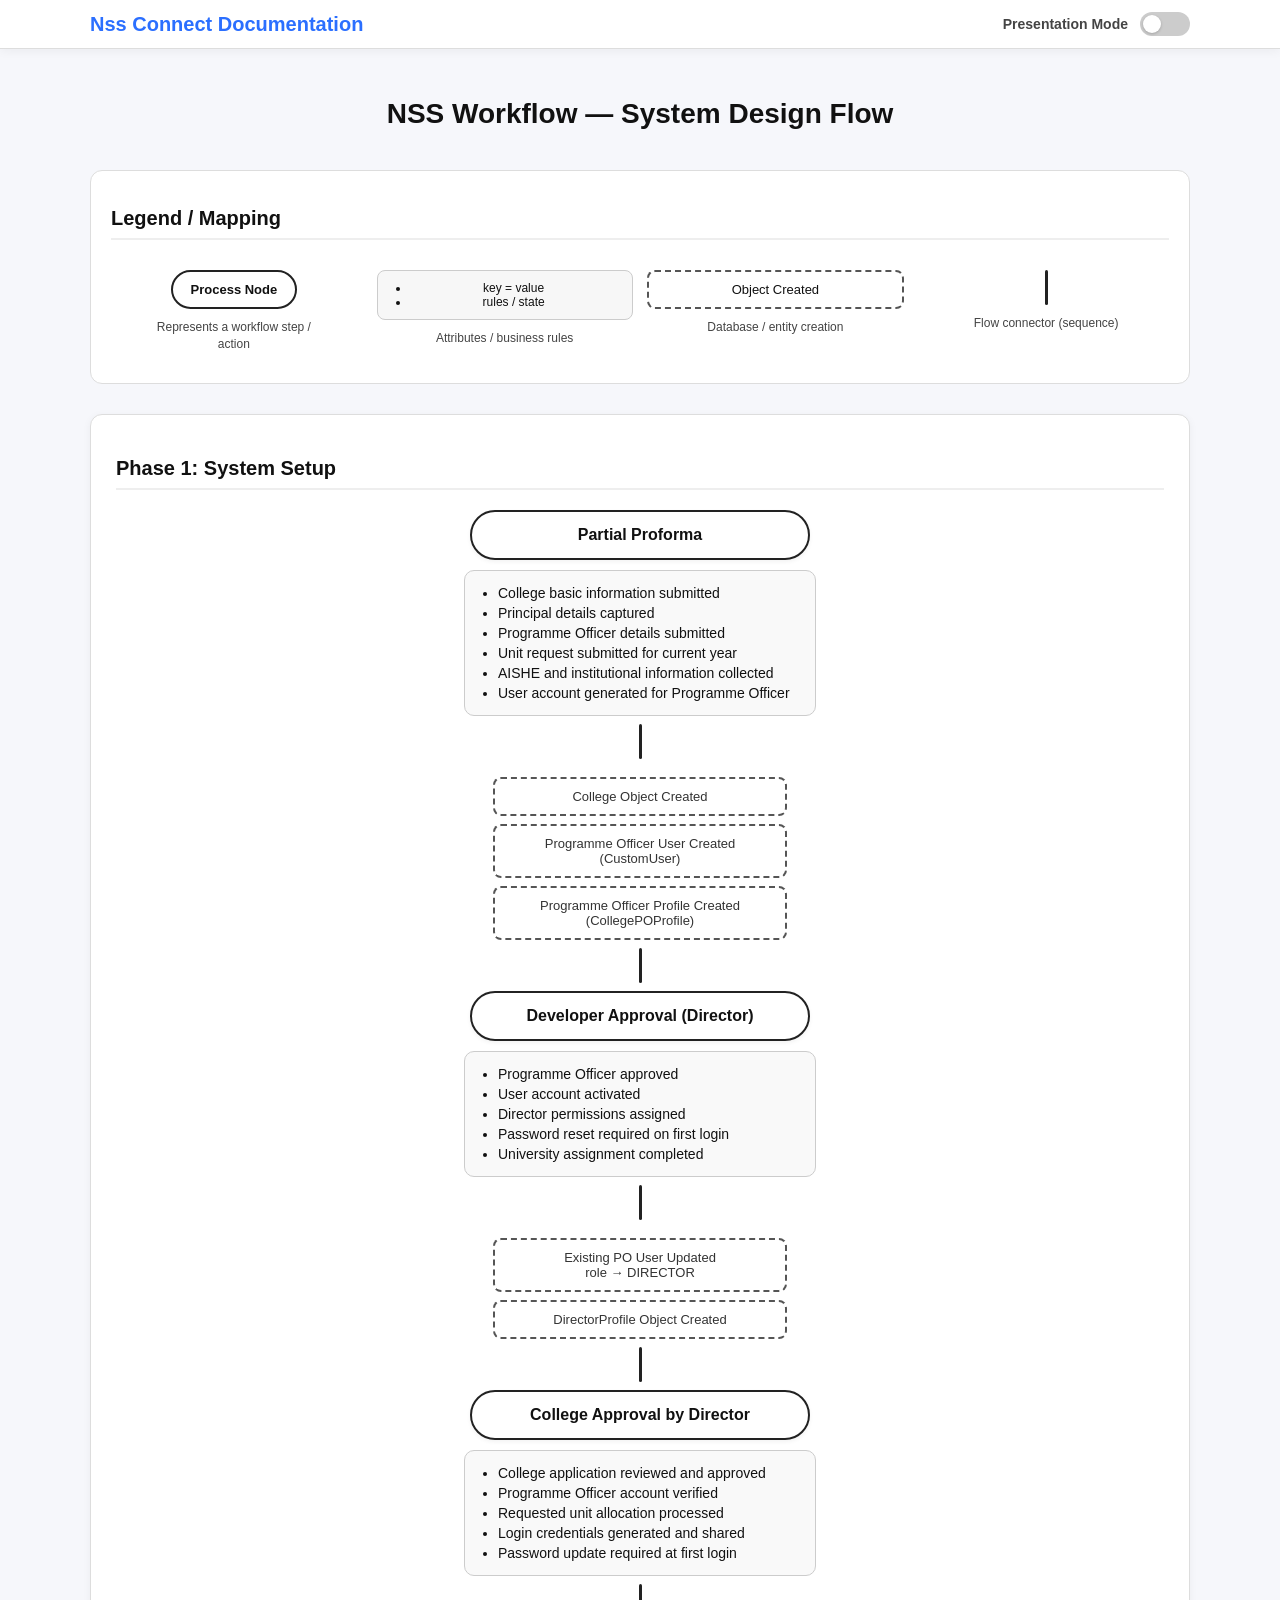
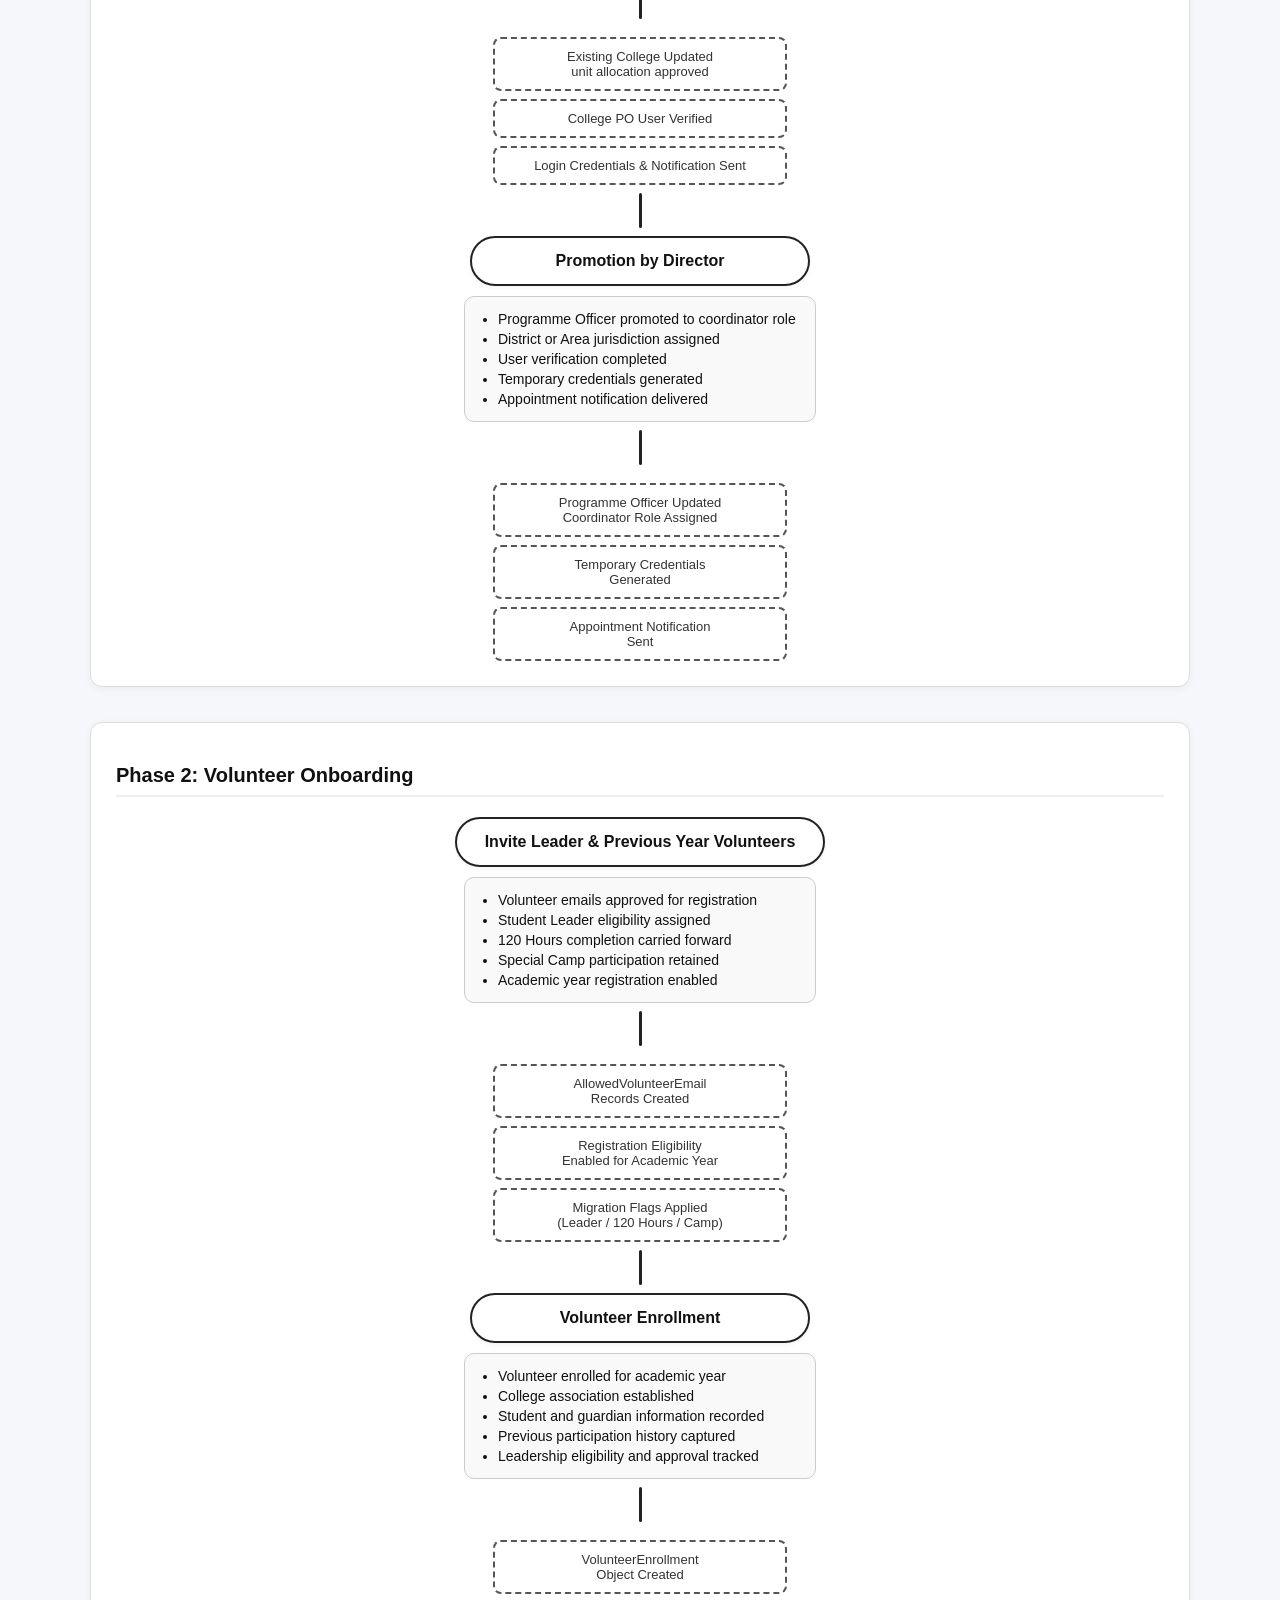
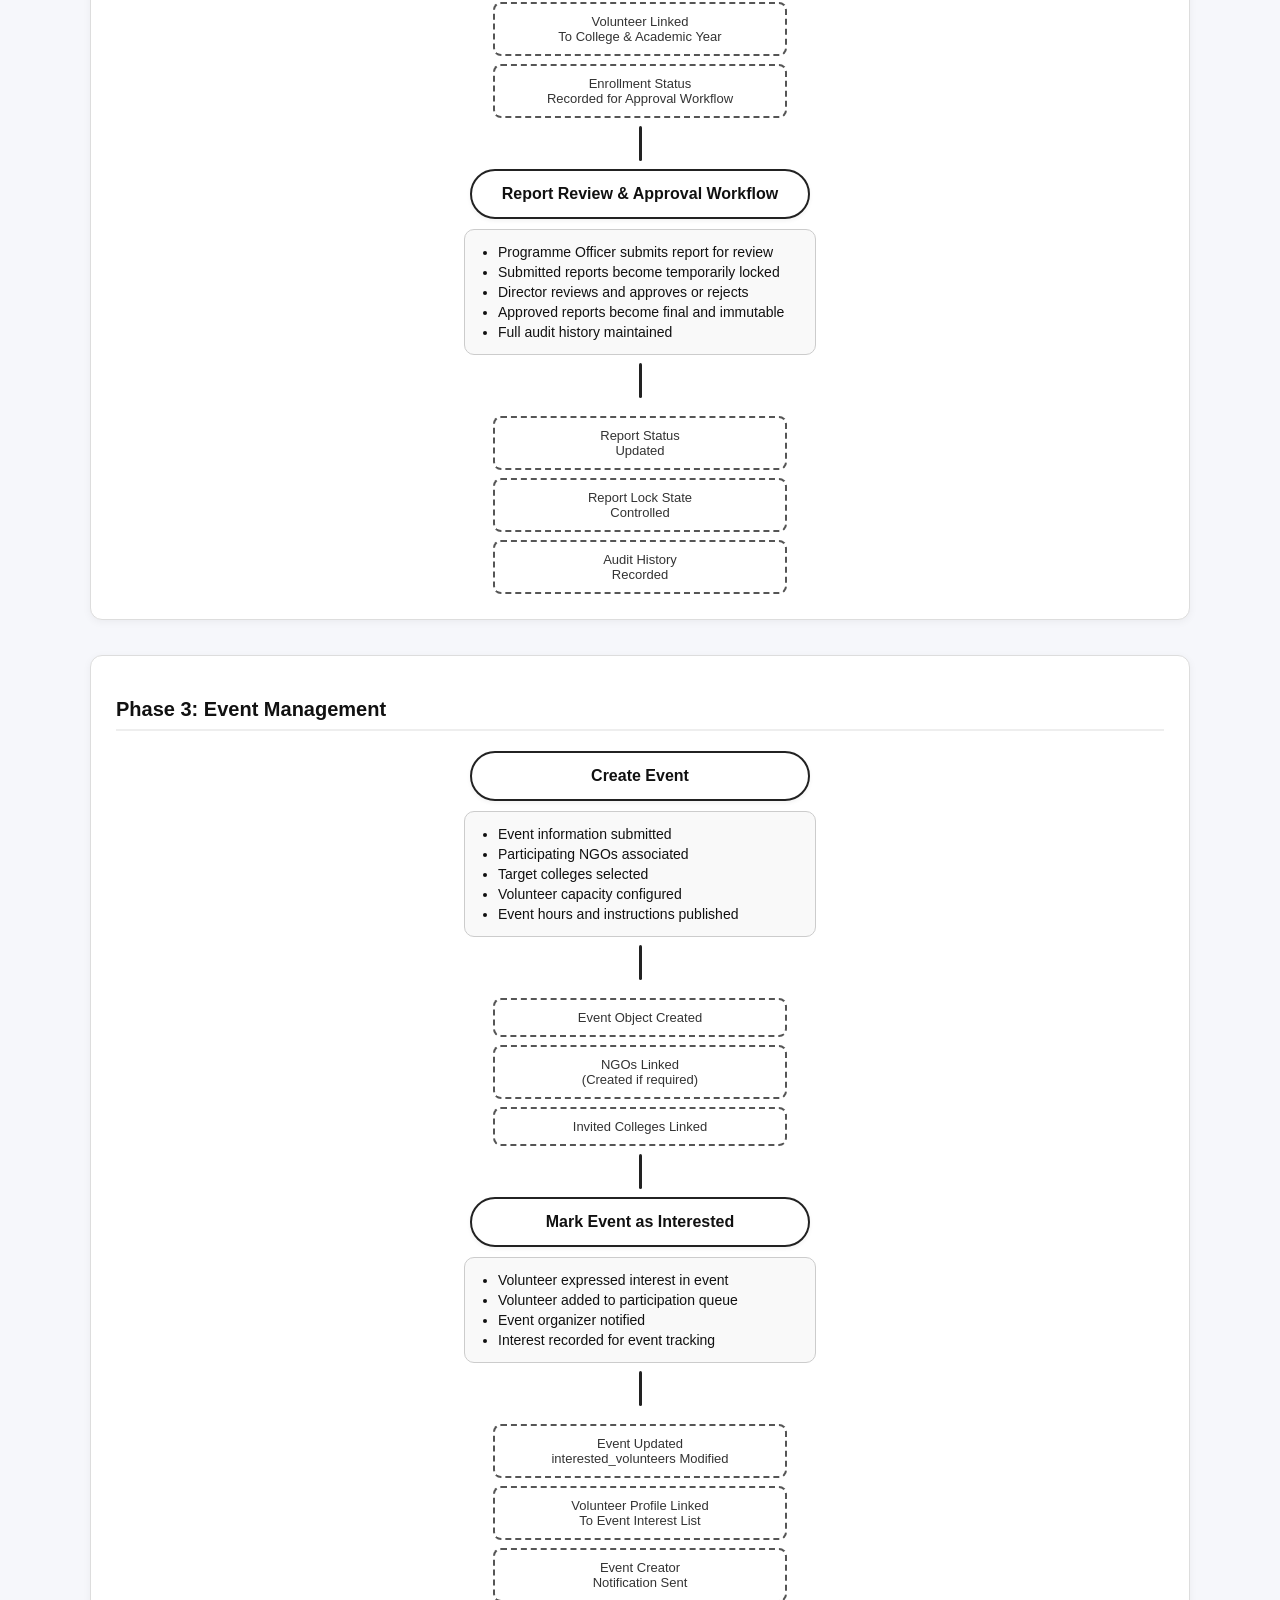
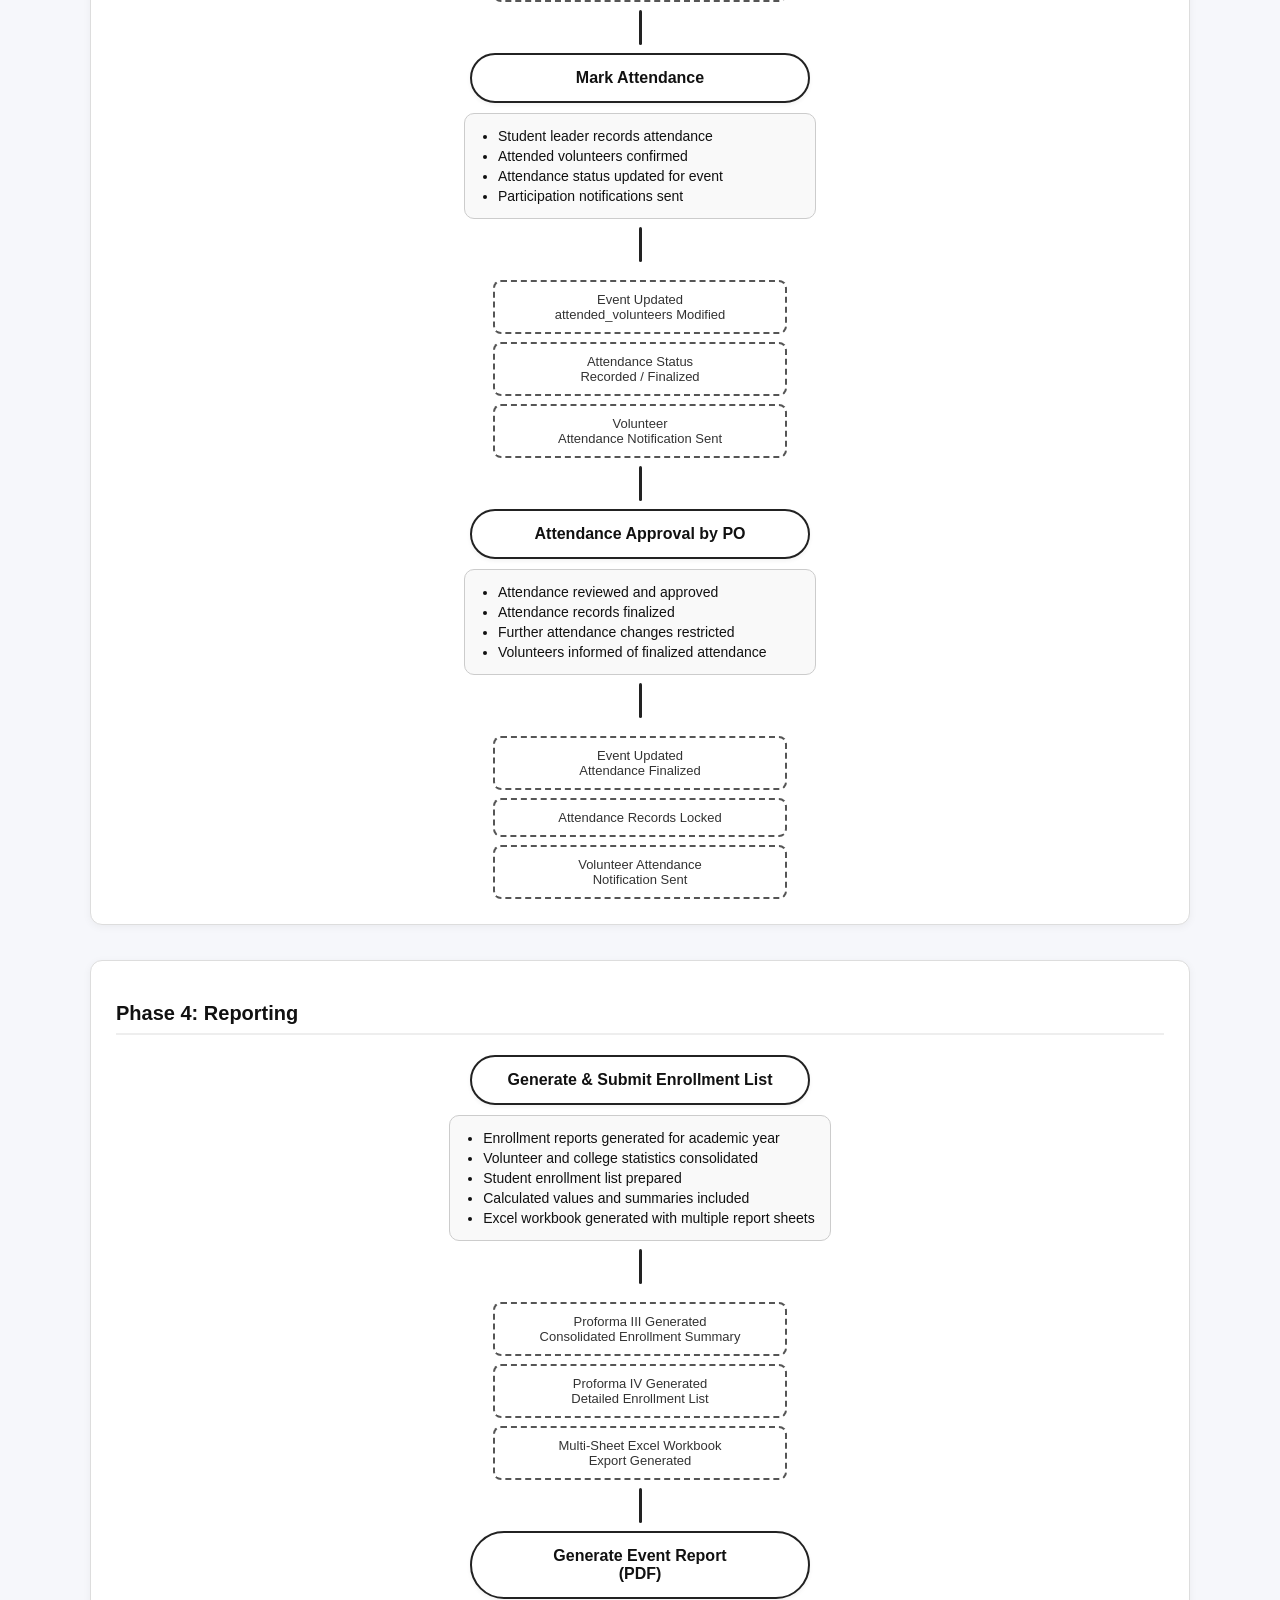
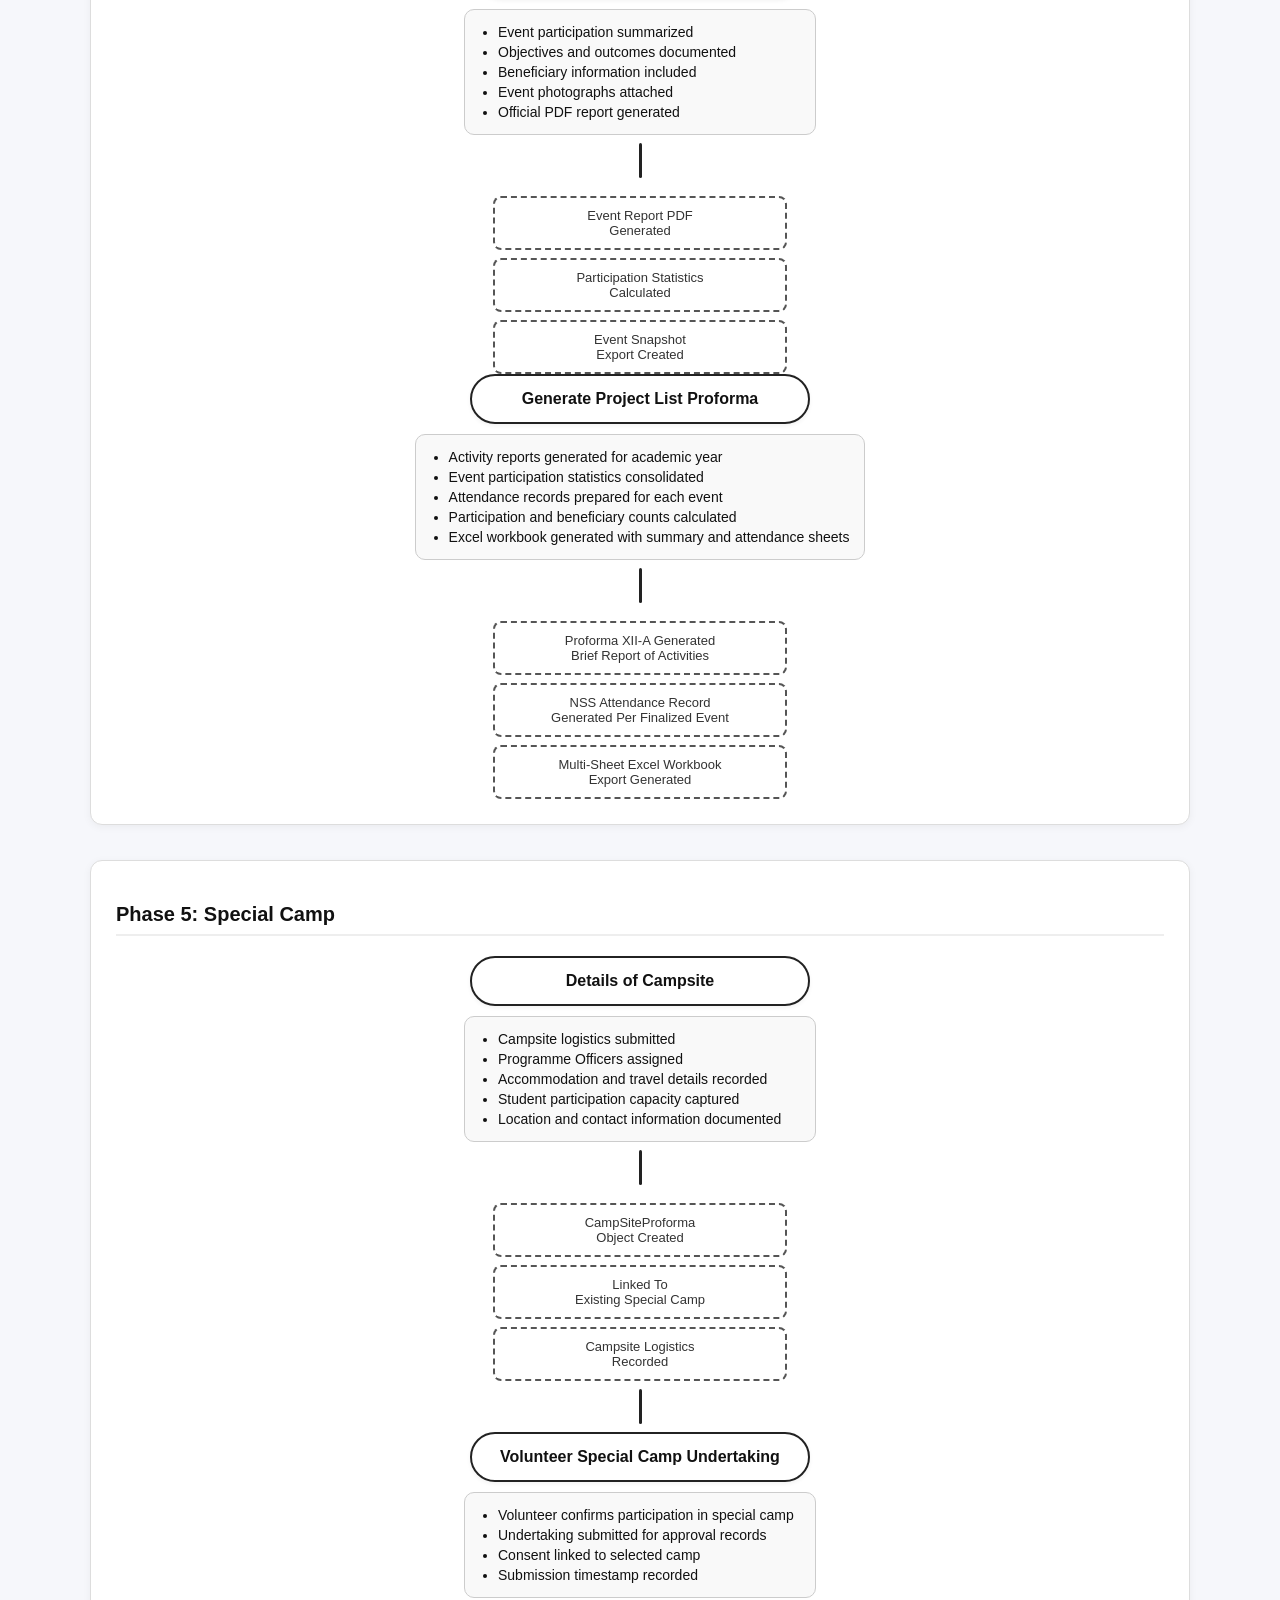
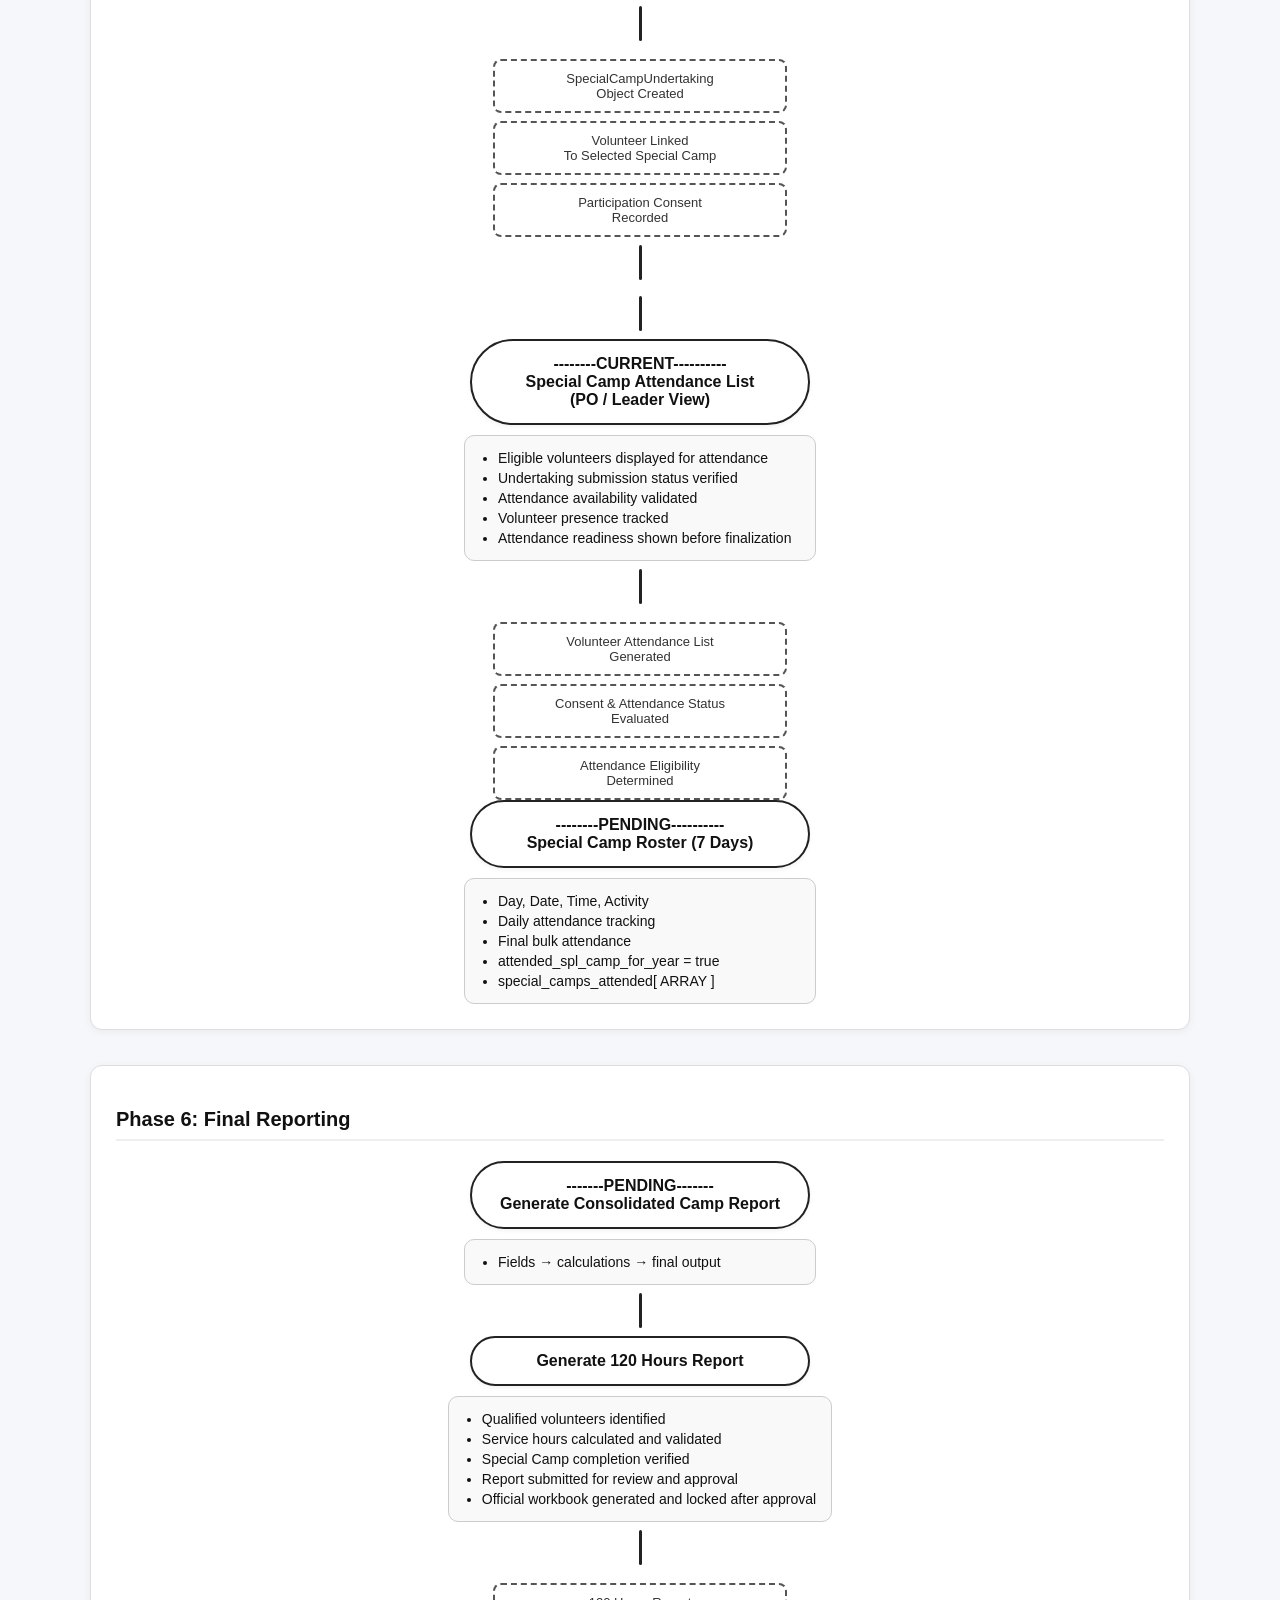
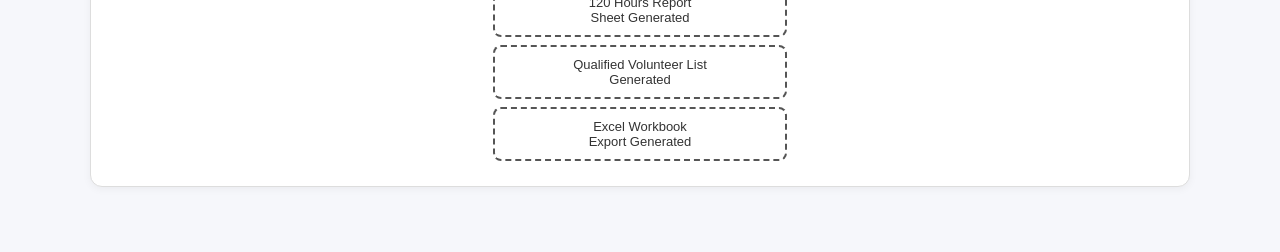
==== index.html @ 174399b5 "Changed dummy.html to index.html" ====
<!DOCTYPE html>
<html lang="en">

<head>
    <meta charset="UTF-8">
    <title>NSS Workflow Diagram</title>
    <link rel="stylesheet" href="dummy.css">
</head>

<body>

    <nav class="navbar">
        <div class="nav-container">
            <span class="nav-title">nss connect documentation</span>
            <div class="nav-controls">
                <span id="mode-text" class="mode-label">Presentation Mode</span>
                <label class="switch">
                    <input type="checkbox" id="mode-toggle">
                    <span class="slider"></span>
                </label>
            </div>
        </div>
    </nav>

    <div class="container">

        <h1 class="title">NSS Workflow — System Design Flow</h1>
        <!-- ===================== LEGEND ===================== -->
        <section class="legend">

            <h2 class="phase-title">Legend / Mapping</h2>

            <div class="legend-grid">

                <div class="legend-card">
                    <div class="legend-node">Process Node</div>
                    <div class="legend-text">Represents a workflow step / action</div>
                </div>

                <div class="legend-card">
                    <div class="legend-attr">
                        <ul>
                            <li>key = value</li>
                            <li>rules / state</li>
                        </ul>
                    </div>
                    <div class="legend-text">Attributes / business rules</div>
                </div>

                <div class="legend-card">
                    <div class="legend-object">Object Created</div>
                    <div class="legend-text">Database / entity creation</div>
                </div>

                <div class="legend-card">
                    <div class="legend-line"></div>
                    <div class="legend-text">Flow connector (sequence)</div>
                </div>

            </div>

        </section>
        <!-- ===================== PHASE 1 ===================== -->
        <section class="phase">

            <h2 class="phase-title">Phase 1: System Setup</h2>

            <div class="flow">

                <!-- Step 1 -->
                <!-- ===================== PARTIAL PROFORMA ===================== -->

                <div class="node">
                    Partial Proforma
                </div>

                <!-- PRESENTATION / NON TECH MODE -->
                <div class="attributes presentation-attr">
                    <ul>
                        <li>College basic information submitted</li>
                        <li>Principal details captured</li>
                        <li>Programme Officer details submitted</li>
                        <li>Unit request submitted for current year</li>
                        <li>AISHE and institutional information collected</li>
                        <li>User account generated for Programme Officer</li>
                    </ul>
                </div>

                <!-- DEVELOPER / TECH MODE -->
                <div class="attributes developer-attr">
                    <ul>

                        <li><strong>Operation:</strong> partial_proforma</li>

                        <li>
                            <strong>College</strong><br>
                            name,
                            university,
                            district,
                            state,
                            pincode,
                            postal_address,
                            block_or_ward,
                            area,
                            email,
                            telephone,
                            principal_name,
                            principal_email,
                            principal_phone,
                            established_year,
                            status_grants,
                            status_minority,
                            minority_type,
                            is_autonomous,
                            total_students_male,
                            total_students_female,
                            allowed_units_current_year,
                            requested_units_current_year,
                            units_request_status,
                            c_aishe_code
                        </li>

                        <li>
                            <strong>CustomUser</strong><br>
                            email,
                            first_name,
                            last_name,
                            phone,
                            gender,
                            role,
                            password,
                            is_active
                        </li>

                        <li>
                            <strong>CollegePOProfile</strong><br>
                            user,
                            college,
                            c_aishe_code,
                            subject_taught,
                            whatsapp_phone_number,
                            date_of_appointment_as_po,
                            orientation_year,
                            is_primary
                        </li>

                    </ul>
                </div>

                <div class="connector"></div>

                <!-- OBJECTS CREATED -->

                <div class="objects">

                    <div class="object-box">
                        College Object Created
                    </div>

                    <div class="object-box">
                        Programme Officer User Created
                        <br>
                        (CustomUser)
                    </div>

                    <div class="object-box">
                        Programme Officer Profile Created
                        <br>
                        (CollegePOProfile)
                    </div>

                </div>

                <div class="connector"></div>

                <!-- Step 2 -->
                <!-- ===================== DEVELOPER APPROVAL (DIRECTOR) ===================== -->

                <div class="node">
                    Developer Approval (Director)
                </div>

                <!-- PRESENTATION / NON TECH MODE -->
                <div class="attributes presentation-attr">
                    <ul>
                        <li>Programme Officer approved</li>
                        <li>User account activated</li>
                        <li>Director permissions assigned</li>
                        <li>Password reset required on first login</li>
                        <li>University assignment completed</li>
                    </ul>
                </div>

                <!-- DEVELOPER / TECH MODE -->
                <div class="attributes developer-attr">
                    <ul>

                        <li>
                            <strong>Operation:</strong>
                            developer_approve_director
                        </li>

                        <li>
                            <strong>CustomUser (Updated)</strong><br>
                            role → DIRECTOR<br>
                            is_verified → true<br>
                            is_active → true<br>
                            password → generated / assigned<br>
                            must_change_password → true
                        </li>

                        <li>
                            <strong>DirectorProfile (Created)</strong><br>
                            user<br>
                            university
                        </li>

                    </ul>
                </div>

                <div class="connector"></div>

                <!-- OBJECTS CREATED -->

                <div class="objects">

                    <div class="object-box">
                        Existing PO User Updated
                        <br>
                        role → DIRECTOR
                    </div>

                    <div class="object-box">
                        DirectorProfile Object Created
                    </div>

                </div>

                <div class="connector"></div>

                <!-- Step 3 -->
                <!-- ===================== COLLEGE APPROVAL BY DIRECTOR ===================== -->

                <div class="node">
                    College Approval by Director
                </div>

                <!-- PRESENTATION / NON TECH MODE -->
                <div class="attributes presentation-attr">
                    <ul>
                        <li>College application reviewed and approved</li>
                        <li>Programme Officer account verified</li>
                        <li>Requested unit allocation processed</li>
                        <li>Login credentials generated and shared</li>
                        <li>Password update required at first login</li>
                    </ul>
                </div>

                <!-- DEVELOPER / TECH MODE -->
                <div class="attributes developer-attr">
                    <ul>

                        <li>
                            <strong>Operation:</strong>
                            college_approval_by_director
                        </li>

                        <li>
                            <strong>CustomUser (Updated)</strong><br>
                            is_verified → true<br>
                            password → generated / assigned<br>
                            must_change_password → true
                        </li>

                        <li>
                            <strong>College (Updated)</strong><br>
                            allowed_units_current_year<br>
                            requested_units_current_year<br>
                            units_request_status → APPROVED
                        </li>

                    </ul>
                </div>

                <div class="connector"></div>

                <!-- OBJECTS UPDATED -->

                <div class="objects">

                    <div class="object-box">
                        Existing College Updated
                        <br>
                        unit allocation approved
                    </div>

                    <div class="object-box">
                        College PO User Verified
                    </div>

                    <div class="object-box">
                        Login Credentials &
                        Notification Sent
                    </div>

                </div>

                <div class="connector"></div>

                <!-- Step 4
                <div class="node">
                    Promotion by Director
                </div>

                <div class="attributes presentation-attr">
                    <ul>
                        <li>role assignment</li>
                        <li>district / area allocation</li>
                    </ul>
                </div>
                <div class="attributes developer-attr">
                    <ul>
                        <li>userService.updateRole(userId, 'PO'); allocationService.assignArea(userId, areaId)</li>
                    </ul>
                </div> -->
                <!-- ===================== PO PROMOTION TO COORDINATOR ===================== -->

                <div class="node">
                    Promotion by Director
                </div>

                <!-- PRESENTATION / NON TECH MODE -->
                <div class="attributes presentation-attr">
                    <ul>
                        <li>Programme Officer promoted to coordinator role</li>
                        <li>District or Area jurisdiction assigned</li>
                        <li>User verification completed</li>
                        <li>Temporary credentials generated</li>
                        <li>Appointment notification delivered</li>
                    </ul>
                </div>

                <!-- DEVELOPER / TECH MODE -->
                <div class="attributes developer-attr">
                    <ul>

                        <li>
                            <strong>Operation:</strong>
                            po_promotion_to_coordinator
                        </li>

                        <li>
                            <strong>Authorization</strong><br>
                            DirectorProfile.university
                        </li>

                        <li>
                            <strong>CollegePOProfile (Updated)</strong><br>
                            is_district_coordinator<br>
                            is_area_coordinator
                        </li>

                        <li>
                            <strong>CustomUser (Updated)</strong><br>
                            is_verified → true<br>
                            password → generated temporary password<br>
                            must_change_password → true
                        </li>

                        <li>
                            <strong>Validation</strong><br>
                            Director university == College university
                        </li>

                    </ul>
                </div>

                <div class="connector"></div>

                <!-- OBJECTS UPDATED -->

                <div class="objects">

                    <div class="object-box">
                        Programme Officer Updated
                        <br>
                        Coordinator Role Assigned
                    </div>

                    <div class="object-box">
                        Temporary Credentials
                        <br>
                        Generated
                    </div>

                    <div class="object-box">
                        Appointment Notification
                        <br>
                        Sent
                    </div>

                </div>

            </div>
        </section>


        <!-- ===================== PHASE 2 ===================== -->
        <section class="phase">

            <h2 class="phase-title">Phase 2: Volunteer Onboarding</h2>

            <div class="flow">

                <!-- ===================== INVITE LEADER & PREVIOUS YEAR VOLUNTEERS ===================== -->

                <div class="node">
                    Invite Leader & Previous Year Volunteers
                </div>

                <!-- PRESENTATION / NON TECH MODE -->
                <div class="attributes presentation-attr">
                    <ul>
                        <li>Volunteer emails approved for registration</li>
                        <li>Student Leader eligibility assigned</li>
                        <li>120 Hours completion carried forward</li>
                        <li>Special Camp participation retained</li>
                        <li>Academic year registration enabled</li>
                    </ul>
                </div>

                <!-- DEVELOPER / TECH MODE -->
                <div class="attributes developer-attr">
                    <ul>

                        <li>
                            <strong>Operation:</strong>
                            invite_leader_and_previous_year_volunteers
                        </li>

                        <li>
                            <strong>AllowedVolunteerEmail (Created)</strong><br>
                            email<br>
                            college<br>
                            academic_year<br>
                            is_student_leader<br>
                            prev_120_completed<br>
                            prev_camp_attended<br>
                            added_by
                        </li>

                    </ul>
                </div>

                <div class="connector"></div>

                <!-- OBJECTS CREATED -->

                <div class="objects">

                    <div class="object-box">
                        AllowedVolunteerEmail
                        <br>
                        Records Created
                    </div>

                    <div class="object-box">
                        Registration Eligibility
                        <br>
                        Enabled for Academic Year
                    </div>

                    <div class="object-box">
                        Migration Flags Applied
                        <br>
                        (Leader / 120 Hours / Camp)
                    </div>

                </div>

                <div class="connector"></div>

                <!-- ===================== VOLUNTEER ENROLLMENT ===================== -->

                <div class="node">
                    Volunteer Enrollment
                </div>

                <!-- PRESENTATION / NON TECH MODE -->
                <div class="attributes presentation-attr">
                    <ul>
                        <li>Volunteer enrolled for academic year</li>
                        <li>College association established</li>
                        <li>Student and guardian information recorded</li>
                        <li>Previous participation history captured</li>
                        <li>Leadership eligibility and approval tracked</li>
                    </ul>
                </div>

                <!-- DEVELOPER / TECH MODE -->
                <div class="attributes developer-attr">
                    <ul>

                        <li>
                            <strong>Operation:</strong>
                            volunteer_enrollment
                        </li>

                        <li>
                            <strong>VolunteerEnrollment (Created)</strong><br>
                            volunteer<br>
                            college<br>
                            academic_year<br>
                            enrollment_year<br>
                            local_address<br>
                            guardian_name<br>
                            guardian_phone<br>
                            guardian_address<br>
                            guardian_relation<br>
                            guardian_office<br>
                            previous_nss<br>
                            previous_ncc<br>
                            completed_120_hours<br>
                            attended_special_camp<br>
                            is_accepted<br>
                            vec_code<br>
                            approved_by<br>
                            approved_at<br>
                            is_student_leader<br>
                            leader_type<br>
                            student_class<br>
                            student_mobile<br>
                            student_email<br>
                            roll_no
                        </li>

                    </ul>
                </div>

                <div class="connector"></div>

                <!-- OBJECTS CREATED -->

                <div class="objects">

                    <div class="object-box">
                        VolunteerEnrollment
                        <br>
                        Object Created
                    </div>

                    <div class="object-box">
                        Volunteer Linked
                        <br>
                        To College & Academic Year
                    </div>

                    <div class="object-box">
                        Enrollment Status
                        <br>
                        Recorded for Approval Workflow
                    </div>

                </div>
                <!-- ===================== REPORT REVIEW & APPROVAL WORKFLOW ===================== -->

                <div class="connector"></div>

                <div class="node">
                    Report Review & Approval Workflow
                </div>

                <!-- PRESENTATION / NON TECH MODE -->
                <div class="attributes presentation-attr">
                    <ul>
                        <li>Programme Officer submits report for review</li>
                        <li>Submitted reports become temporarily locked</li>
                        <li>Director reviews and approves or rejects</li>
                        <li>Approved reports become final and immutable</li>
                        <li>Full audit history maintained</li>
                    </ul>
                </div>

                <!-- DEVELOPER / TECH MODE -->
                <div class="attributes developer-attr">
                    <ul>

                        <li>
                            <strong>Scope</strong><br>
                            Event Reports<br>
                            Export Reports
                        </li>

                        <li>
                            <strong>Lifecycle</strong><br>
                            Draft<br>
                            Submitted<br>
                            Approved<br>
                            Rejected
                        </li>

                        <li>
                            <strong>Submission Rules</strong><br>
                            submission → report locked<br>
                            no regeneration allowed<br>
                            local edits disabled
                        </li>

                        <li>
                            <strong>Director Review</strong><br>
                            approve → permanent lock<br>
                            reject → unlock for correction
                        </li>

                        <li>
                            <strong>Audit Trail</strong><br>
                            timestamp recorded<br>
                            reviewer identity recorded<br>
                            lifecycle history preserved
                        </li>

                    </ul>
                </div>

                <div class="connector"></div>

                <!-- OBJECTS UPDATED -->

                <div class="objects">

                    <div class="object-box">
                        Report Status
                        <br>
                        Updated
                    </div>

                    <div class="object-box">
                        Report Lock State
                        <br>
                        Controlled
                    </div>

                    <div class="object-box">
                        Audit History
                        <br>
                        Recorded
                    </div>

                </div>
            </div>


        </section>


        <!-- ===================== PHASE 3 ===================== -->
        <section class="phase">

            <h2 class="phase-title">Phase 3: Event Management</h2>

            <div class="flow">

                <!-- ===================== CREATE EVENT ===================== -->

                <div class="node">
                    Create Event
                </div>

                <!-- PRESENTATION / NON TECH MODE -->
                <div class="attributes presentation-attr">
                    <ul>
                        <li>Event information submitted</li>
                        <li>Participating NGOs associated</li>
                        <li>Target colleges selected</li>
                        <li>Volunteer capacity configured</li>
                        <li>Event hours and instructions published</li>
                    </ul>
                </div>

                <!-- DEVELOPER / TECH MODE -->
                <div class="attributes developer-attr">
                    <ul>

                        <li>
                            <strong>Operation:</strong>
                            create_event
                        </li>

                        <li>
                            <strong>Event (Created)</strong><br>
                            name<br>
                            description<br>
                            location<br>
                            date<br>
                            time<br>
                            event_type<br>
                            event_category<br>
                            volunteers_needed<br>
                            hours_credited<br>
                            special_instructions<br>
                            is_all_colleges<br>
                            created_by<br>
                            ngos<br>
                            invited_colleges
                        </li>

                        <li>
                            <strong>NGO</strong><br>
                            name
                        </li>

                    </ul>
                </div>

                <div class="connector"></div>

                <!-- OBJECTS CREATED -->

                <div class="objects">

                    <div class="object-box">
                        Event Object Created
                    </div>

                    <div class="object-box">
                        NGOs Linked
                        <br>
                        (Created if required)
                    </div>

                    <div class="object-box">
                        Invited Colleges Linked
                    </div>

                </div>

                <div class="connector"></div>

                <!-- ===================== MARK EVENT AS INTERESTED ===================== -->

                <div class="node">
                    Mark Event as Interested
                </div>

                <!-- PRESENTATION / NON TECH MODE -->
                <div class="attributes presentation-attr">
                    <ul>
                        <li>Volunteer expressed interest in event</li>
                        <li>Volunteer added to participation queue</li>
                        <li>Event organizer notified</li>
                        <li>Interest recorded for event tracking</li>
                    </ul>
                </div>

                <!-- DEVELOPER / TECH MODE -->
                <div class="attributes developer-attr">
                    <ul>

                        <li>
                            <strong>Operation:</strong>
                            mark_event_as_interested
                        </li>

                        <li>
                            <strong>Validation</strong><br>
                            CustomUser.role
                        </li>

                        <li>
                            <strong>VolunteerProfile</strong><br>
                            id
                        </li>

                        <li>
                            <strong>Event (Updated)</strong><br>
                            id<br>
                            interested_volunteers
                        </li>

                    </ul>
                </div>

                <div class="connector"></div>

                <!-- OBJECTS UPDATED -->

                <div class="objects">

                    <div class="object-box">
                        Event Updated
                        <br>
                        interested_volunteers Modified
                    </div>

                    <div class="object-box">
                        Volunteer Profile Linked
                        <br>
                        To Event Interest List
                    </div>

                    <div class="object-box">
                        Event Creator
                        <br>
                        Notification Sent
                    </div>

                </div>

                <div class="connector"></div>

                <!-- ===================== MARK ATTENDANCE ===================== -->

                <div class="node">
                    Mark Attendance
                </div>

                <!-- PRESENTATION / NON TECH MODE -->
                <div class="attributes presentation-attr">
                    <ul>
                        <li>Student leader records attendance</li>
                        <li>Attended volunteers confirmed</li>
                        <li>Attendance status updated for event</li>
                        <li>Participation notifications sent</li>
                    </ul>
                </div>

                <!-- DEVELOPER / TECH MODE -->
                <div class="attributes developer-attr">
                    <ul>

                        <li>
                            <strong>Operation:</strong>
                            mark_attendance_by_leader
                        </li>

                        <li>
                            <strong>Authorization</strong><br>
                            CustomUser.role<br>
                            VolunteerEnrollment.is_student_leader
                        </li>

                        <li>
                            <strong>VolunteerEnrollment</strong><br>
                            college<br>
                            academic_year
                        </li>

                        <li>
                            <strong>Event (Updated)</strong><br>
                            id<br>
                            is_attendance_finalized<br>
                            attended_volunteers
                        </li>

                        <li>
                            <strong>VolunteerProfile</strong><br>
                            id
                        </li>

                        <li>
                            <strong>EventReport (Updated)</strong><br>
                            status
                        </li>

                    </ul>
                </div>

                <div class="connector"></div>

                <!-- OBJECTS UPDATED -->

                <div class="objects">

                    <div class="object-box">
                        Event Updated
                        <br>
                        attended_volunteers Modified
                    </div>

                    <div class="object-box">
                        Attendance Status
                        <br>
                        Recorded / Finalized
                    </div>

                    <div class="object-box">
                        Volunteer
                        <br>
                        Attendance Notification Sent
                    </div>

                </div>

                <div class="connector"></div>

                <!-- ===================== ATTENDANCE APPROVAL BY PO ===================== -->

                <div class="node">
                    Attendance Approval by PO
                </div>

                <!-- PRESENTATION / NON TECH MODE -->
                <div class="attributes presentation-attr">
                    <ul>
                        <li>Attendance reviewed and approved</li>
                        <li>Attendance records finalized</li>
                        <li>Further attendance changes restricted</li>
                        <li>Volunteers informed of finalized attendance</li>
                    </ul>
                </div>

                <!-- DEVELOPER / TECH MODE -->
                <div class="attributes developer-attr">
                    <ul>

                        <li>
                            <strong>Operation:</strong>
                            attendance_approval_by_po
                        </li>

                        <li>
                            <strong>Authorization</strong><br>
                            CustomUser.role
                        </li>

                        <li>
                            <strong>Event (Updated)</strong><br>
                            id<br>
                            is_attendance_finalized → true<br>
                            attendance_finalized_at<br>
                            attendance_finalized_by<br>
                            date
                        </li>

                    </ul>
                </div>

                <div class="connector"></div>

                <!-- OBJECTS UPDATED -->

                <div class="objects">

                    <div class="object-box">
                        Event Updated
                        <br>
                        Attendance Finalized
                    </div>

                    <div class="object-box">
                        Attendance Records Locked
                    </div>

                    <div class="object-box">
                        Volunteer Attendance
                        <br>
                        Notification Sent
                    </div>

                </div>

            </div>
        </section>


        <!-- ===================== PHASE 4 ===================== -->
        <section class="phase">

            <h2 class="phase-title">Phase 4: Reporting</h2>

            <div class="flow">

                <!-- ===================== GENERATE & SUBMIT ENROLLMENT LIST ===================== -->

                <div class="node">
                    Generate & Submit Enrollment List
                </div>

                <!-- PRESENTATION / NON TECH MODE -->
                <div class="attributes presentation-attr">
                    <ul>
                        <li>Enrollment reports generated for academic year</li>
                        <li>Volunteer and college statistics consolidated</li>
                        <li>Student enrollment list prepared</li>
                        <li>Calculated values and summaries included</li>
                        <li>Excel workbook generated with multiple report sheets</li>
                    </ul>
                </div>

                <!-- DEVELOPER / TECH MODE -->
                <div class="attributes developer-attr">
                    <ul>

                        <li>
                            <strong>Operation:</strong>
                            enrollment_report
                        </li>

                        <li>
                            <strong>Input</strong><br>
                            academic_year<br>
                            report_type → ENROLLMENT
                        </li>

                        <li>
                            <strong>Data Sources</strong><br>
                            College<br>
                            NSSUnit<br>
                            CollegePOProfile<br>
                            VolunteerEnrollment<br>
                            VolunteerProfile
                        </li>

                        <li>
                            <strong>Calculated Values</strong><br>
                            Academic Year Range<br>
                            VEC No<br>
                            Caste Category Mapping<br>
                            Full Name Generation<br>
                            Year of Joining (YOJ)<br>
                            Gender Indicator<br>
                            My Bharat Status<br>
                            Consolidated Statistics
                        </li>

                        <li>
                            <strong>Transformations</strong><br>
                            caste → category mapping<br>
                            academic_year + enrollment_year → YOJ<br>
                            names → uppercase full name<br>
                            AISHE + YOJ + serial → VEC number<br>
                            unit records → unit count
                        </li>

                    </ul>
                </div>

                <div class="connector"></div>

                <!-- OBJECTS CREATED -->

                <div class="objects">

                    <div class="object-box">
                        Proforma III Generated
                        <br>
                        Consolidated Enrollment Summary
                    </div>

                    <div class="object-box">
                        Proforma IV Generated
                        <br>
                        Detailed Enrollment List
                    </div>

                    <div class="object-box">
                        Multi-Sheet Excel Workbook
                        <br>
                        Export Generated
                    </div>

                </div>

                <div class="connector"></div>
                <!-- ===================== EVENT REPORT (PDF) ===================== -->

                <!-- <div class="connector"></div> -->

                <div class="node">
                    Generate Event Report
                    <br>
                    (PDF)
                </div>

                <!-- PRESENTATION / NON TECH MODE -->
                <div class="attributes presentation-attr">
                    <ul>
                        <li>Event participation summarized</li>
                        <li>Objectives and outcomes documented</li>
                        <li>Beneficiary information included</li>
                        <li>Event photographs attached</li>
                        <li>Official PDF report generated</li>
                    </ul>
                </div>

                <!-- DEVELOPER / TECH MODE -->
                <div class="attributes developer-attr">
                    <ul>

                        <li>
                            <strong>Operation:</strong>
                            event_report_pdf
                        </li>

                        <li>
                            <strong>Data Sources</strong><br>
                            Event<br>
                            EventReport
                        </li>

                        <li>
                            <strong>Fields Used</strong><br>
                            attended_volunteers<br>
                            name<br>
                            date<br>
                            introduction<br>
                            objectives<br>
                            outcome<br>
                            no_of_beneficiaries<br>
                            photo_1<br>
                            photo_2<br>
                            photo_3
                        </li>

                        <li>
                            <strong>Calculated Values</strong><br>
                            male_count<br>
                            female_count<br>
                            total_participants
                        </li>

                        <li>
                            <strong>Transformations</strong><br>
                            gender aggregation → participant summary<br>
                            event fields → report sections<br>
                            image fields → photograph pages
                        </li>

                    </ul>
                </div>

                <div class="connector"></div>

                <!-- OBJECTS CREATED -->

                <div class="objects">

                    <div class="object-box">
                        Event Report PDF
                        <br>
                        Generated
                    </div>

                    <div class="object-box">
                        Participation Statistics
                        <br>
                        Calculated
                    </div>

                    <div class="object-box">
                        Event Snapshot
                        <br>
                        Export Created
                    </div>

                </div>
                <!-- ===================== GENERATE PROJECT LIST PROFORMA ===================== -->

                <div class="node">
                    Generate Project List Proforma
                </div>

                <!-- PRESENTATION / NON TECH MODE -->
                <div class="attributes presentation-attr">
                    <ul>
                        <li>Activity reports generated for academic year</li>
                        <li>Event participation statistics consolidated</li>
                        <li>Attendance records prepared for each event</li>
                        <li>Participation and beneficiary counts calculated</li>
                        <li>Excel workbook generated with summary and attendance sheets</li>
                    </ul>
                </div>

                <!-- DEVELOPER / TECH MODE -->
                <div class="attributes developer-attr">
                    <ul>

                        <li>
                            <strong>Operation:</strong>
                            project_list_proforma
                        </li>

                        <li>
                            <strong>Input</strong><br>
                            academic_year<br>
                            report_type → EVENTS
                        </li>

                        <li>
                            <strong>Data Sources</strong><br>
                            College<br>
                            NSSUnit<br>
                            Event<br>
                            EventReport<br>
                            VolunteerProfile
                        </li>

                        <li>
                            <strong>Calculated Values</strong><br>
                            Academic Year<br>
                            Number of Students Enrolled<br>
                            Total Unique Participants<br>
                            Male / Female / Total Counts<br>
                            Organized By<br>
                            Beneficiaries<br>
                            Full Name Generation<br>
                            Time Formatting<br>
                            Venue Formatting<br>
                            Attendance Sheet Values<br>
                            Total Expenditure
                        </li>

                        <li>
                            <strong>Transformations</strong><br>
                            distinct volunteer IDs → participation count<br>
                            verified enrollments → enrolled count<br>
                            gender aggregation → event statistics<br>
                            hours_credited → max hours<br>
                            report snapshot → beneficiary values<br>
                            names → uppercase full name<br>
                            location → uppercase venue
                        </li>

                    </ul>
                </div>

                <div class="connector"></div>

                <!-- OBJECTS CREATED -->

                <div class="objects">

                    <div class="object-box">
                        Proforma XII-A Generated
                        <br>
                        Brief Report of Activities
                    </div>

                    <div class="object-box">
                        NSS Attendance Record
                        <br>
                        Generated Per Finalized Event
                    </div>

                    <div class="object-box">
                        Multi-Sheet Excel Workbook
                        <br>
                        Export Generated
                    </div>

                </div>

            </div>
        </section>


        <!-- ===================== PHASE 5 ===================== -->
        <section class="phase">

            <h2 class="phase-title">Phase 5: Special Camp</h2>

            <div class="flow">

                <!-- ===================== DETAILS OF CAMPSITE ===================== -->

                <div class="node">
                    Details of Campsite
                </div>

                <!-- PRESENTATION / NON TECH MODE -->
                <div class="attributes presentation-attr">
                    <ul>
                        <li>Campsite logistics submitted</li>
                        <li>Programme Officers assigned</li>
                        <li>Accommodation and travel details recorded</li>
                        <li>Student participation capacity captured</li>
                        <li>Location and contact information documented</li>
                    </ul>
                </div>

                <!-- DEVELOPER / TECH MODE -->
                <div class="attributes developer-attr">
                    <ul>

                        <li>
                            <strong>Operation:</strong>
                            details_of_campsite
                        </li>

                        <li>
                            <strong>CampSiteProforma (Created)</strong><br>
                            camp<br>
                            submitted_by<br>
                            programme_officers<br>
                            number_of_students<br>
                            village_name<br>
                            distance_from_college_km<br>
                            accommodation_address<br>
                            post<br>
                            taluka<br>
                            district<br>
                            contact_person_name<br>
                            contact_person_address<br>
                            contact_phone<br>
                            nearest_transport<br>
                            area_map
                        </li>

                    </ul>
                </div>

                <div class="connector"></div>

                <!-- OBJECTS CREATED -->

                <div class="objects">

                    <div class="object-box">
                        CampSiteProforma
                        <br>
                        Object Created
                    </div>

                    <div class="object-box">
                        Linked To
                        <br>
                        Existing Special Camp
                    </div>

                    <div class="object-box">
                        Campsite Logistics
                        <br>
                        Recorded
                    </div>

                </div>

                <!-- <div class="connector"></div> -->

                <!-- ===================== VOLUNTEER SPECIAL CAMP UNDERTAKING ===================== -->

                <div class="connector"></div>

                <div class="node">
                    Volunteer Special Camp Undertaking
                </div>

                <!-- PRESENTATION / NON TECH MODE -->
                <div class="attributes presentation-attr">
                    <ul>
                        <li>Volunteer confirms participation in special camp</li>
                        <li>Undertaking submitted for approval records</li>
                        <li>Consent linked to selected camp</li>
                        <li>Submission timestamp recorded</li>
                    </ul>
                </div>

                <!-- DEVELOPER / TECH MODE -->
                <div class="attributes developer-attr">
                    <ul>

                        <li>
                            <strong>Operation:</strong>
                            volunteer_special_camp_undertaking
                        </li>

                        <li>
                            <strong>SpecialCampUndertaking (Created)</strong><br>
                            camp<br>
                            volunteer<br>
                            submitted_at
                        </li>

                    </ul>
                </div>

                <div class="connector"></div>

                <!-- OBJECTS CREATED -->

                <div class="objects">

                    <div class="object-box">
                        SpecialCampUndertaking
                        <br>
                        Object Created
                    </div>

                    <div class="object-box">
                        Volunteer Linked
                        <br>
                        To Selected Special Camp
                    </div>

                    <div class="object-box">
                        Participation Consent
                        <br>
                        Recorded
                    </div>

                </div>
                <div class="connector"></div>
                <!-- ===================== SPECIAL CAMP ATTENDANCE LIST ===================== -->

                <div class="connector"></div>

                <div class="node">
                    --------CURRENT----------<br>Special Camp Attendance List
                    <br>
                    (PO / Leader View)
                </div>

                <!-- PRESENTATION / NON TECH MODE -->
                <div class="attributes presentation-attr">
                    <ul>
                        <li>Eligible volunteers displayed for attendance</li>
                        <li>Undertaking submission status verified</li>
                        <li>Attendance availability validated</li>
                        <li>Volunteer presence tracked</li>
                        <li>Attendance readiness shown before finalization</li>
                    </ul>
                </div>

                <!-- DEVELOPER / TECH MODE -->
                <div class="attributes developer-attr">
                    <ul>

                        <li>
                            <strong>Operation:</strong>
                            special_camp_attendance_list
                        </li>

                        <li>
                            <strong>Permissions</strong><br>
                            IsAuthenticated<br>
                            College PO / Student Leader
                        </li>

                        <li>
                            <strong>Data Sources</strong><br>
                            SpecialCamp<br>
                            VolunteerProfile<br>
                            SpecialCampUndertaking<br>
                            SpecialCampAttendance
                        </li>

                        <li>
                            <strong>Fields Used</strong><br>
                            camp.id<br>
                            volunteer.id<br>
                            volunteer.user.first_name<br>
                            volunteer.user.last_name
                        </li>

                        <li>
                            <strong>Calculated Values</strong><br>
                            is_present<br>
                            has_undertaking<br>
                            attendance_allowed
                        </li>

                        <li>
                            <strong>Validation</strong><br>
                            today ≥ camp.end_date<br>
                            attendance not finalized
                        </li>

                    </ul>
                </div>

                <div class="connector"></div>

                <!-- OBJECTS GENERATED -->

                <div class="objects">

                    <div class="object-box">
                        Volunteer Attendance List
                        <br>
                        Generated
                    </div>

                    <div class="object-box">
                        Consent &
                        Attendance Status
                        <br>
                        Evaluated
                    </div>

                    <div class="object-box">
                        Attendance Eligibility
                        <br>
                        Determined
                    </div>

                </div>
                <div class="node"> --------PENDING----------<br>Special Camp Roster (7 Days)
                </div>

                <div class="attributes presentation-attr">
                    <ul>
                        <li>Day, Date, Time, Activity</li>
                        <li>Daily attendance tracking</li>
                        <li>Final bulk attendance</li>
                        <li>attended_spl_camp_for_year = true</li>
                        <li>special_camps_attended[ ARRAY ]</li>
                    </ul>
                </div>
                <div class="attributes developer-attr">
                    <ul>
                        <li>rosterService.create(7); attendance.trackDaily(); volunteer.attended_spl_camp_for_year =
                            true</li>
                    </ul>
                </div>

            </div>
        </section>


        <!-- ===================== PHASE 6 ===================== -->
        <section class="phase">

            <h2 class="phase-title">Phase 6: Final Reporting</h2>

            <div class="flow">

                <div class="node">-------PENDING-------<br>Generate Consolidated Camp Report
                </div>

                <div class="attributes presentation-attr">
                    <ul>
                        <li>Fields → calculations → final output</li>
                    </ul>
                </div>
                <div class="attributes developer-attr">
                    <ul>
                        <li>campReportService.consolidate(campId)</li>
                    </ul>
                </div>

                <div class="connector"></div>

                <!-- ===================== GENERATE 120 HOURS REPORT ===================== -->

                <div class="node">
                    Generate 120 Hours Report
                </div>

                <!-- PRESENTATION / NON TECH MODE -->
                <div class="attributes presentation-attr">
                    <ul>
                        <li>Qualified volunteers identified</li>
                        <li>Service hours calculated and validated</li>
                        <li>Special Camp completion verified</li>
                        <li>Report submitted for review and approval</li>
                        <li>Official workbook generated and locked after approval</li>
                    </ul>
                </div>

                <!-- DEVELOPER / TECH MODE -->
                <div class="attributes developer-attr">
                    <ul>

                        <li>
                            <strong>Operation:</strong>
                            hours_120_report
                        </li>

                        <li>
                            <strong>Permissions</strong><br>
                            IsCollegePO
                        </li>

                        <li>
                            <strong>Input</strong><br>
                            academic_year<br>
                            report_type → HOURS_120
                        </li>

                        <li>
                            <strong>Data Sources</strong><br>
                            College<br>
                            NSSUnit<br>
                            CollegePOProfile<br>
                            VolunteerProfile<br>
                            Event<br>
                            SpecialCampAttendance
                        </li>

                        <li>
                            <strong>Calculated Values</strong><br>
                            Academic Year Range<br>
                            Total Hours<br>
                            Qualification Threshold (≥120)<br>
                            VEC Number<br>
                            Volunteer Full Name<br>
                            Special Camp Status<br>
                            Programme Officers List
                        </li>

                        <li>
                            <strong>Transformations</strong><br>
                            finalized event hours → total_hours<br>
                            total_hours ≥ 120 → qualified volunteers<br>
                            special camp attendance → YES / NO<br>
                            names → uppercase format<br>
                            AISHE + serial → VEC generation
                        </li>

                        <!-- <li>
                            <strong>Report Workflow</strong><br>
                            Draft → Submitted → Approved / Rejected<br>
                            submission lock enabled<br>
                            approval → permanent lock<br>
                            rejection → unlock for correction<br>
                            audit logs recorded
                        </li> -->

                    </ul>
                </div>

                <div class="connector"></div>

                <!-- OBJECTS CREATED -->

                <div class="objects">

                    <div class="object-box">
                        120 Hours Report
                        <br>
                        Sheet Generated
                    </div>

                    <div class="object-box">
                        Qualified Volunteer List
                        <br>
                        Generated
                    </div>

                    <div class="object-box">
                        Excel Workbook
                        <br>
                        Export Generated
                    </div>

                </div>

            </div>
        </section>

    </div>

    <script>
        const toggleInput = document.getElementById('mode-toggle');
        const modeText = document.getElementById('mode-text');

        toggleInput.addEventListener('change', () => {
            if (toggleInput.checked) {
                modeText.innerText = 'Developer Mode';
                document.body.classList.add('dev-mode');
            } else {
                modeText.innerText = 'Presentation Mode';
                document.body.classList.remove('dev-mode');
            }
        });
    </script>

</body>

</html>
---- dummy.css ----
/* =========================
   GLOBAL LAYOUT
========================= */

body {
    margin: 0;
    padding: 0;
    font-family: Arial, sans-serif;
    background: #f6f7fb;
    color: #111;
}

.container {
    max-width: 1100px;
    margin: auto;
    padding: 30px 20px;
}

/* =========================
   NAVBAR & TOGGLE
========================= */

.navbar {
    background: #ffffff;
    border-bottom: 1px solid #ddd;
    padding: 12px 0;
    position: sticky;
    top: 0;
    z-index: 1000;
    box-shadow: 0 2px 10px rgba(0,0,0,0.05);
}

.nav-container {
    max-width: 1100px;
    margin: auto;
    display: flex;
    justify-content: space-between;
    align-items: center;
    padding: 0 20px;
}

.nav-title {
    font-size: 20px;
    font-weight: bold;
    color: #2b6fff;
    text-transform: capitalize;
}

.nav-controls {
    display: flex;
    align-items: center;
    gap: 12px;
}

.mode-label {
    font-size: 14px;
    font-weight: 600;
    color: #444;
}

/* The switch - the box around the slider */
.switch {
    position: relative;
    display: inline-block;
    width: 50px;
    height: 24px;
}

/* Hide default HTML checkbox */
.switch input {
    opacity: 0;
    width: 0;
    height: 0;
}

/* The slider */
.slider {
    position: absolute;
    cursor: pointer;
    top: 0;
    left: 0;
    right: 0;
    bottom: 0;
    background-color: #ccc;
    transition: .4s;
    border-radius: 24px;
}

.slider:before {
    position: absolute;
    content: "";
    height: 18px;
    width: 18px;
    left: 3px;
    bottom: 3px;
    background-color: white;
    transition: .4s;
    border-radius: 50%;
    box-shadow: 0 1px 3px rgba(0,0,0,0.2);
}

input:checked + .slider {
    background-color: #2b6fff;
}

input:focus + .slider {
    box-shadow: 0 0 1px #2b6fff;
}

input:checked + .slider:before {
    transform: translateX(26px);
}

.title {
    text-align: center;
    margin-bottom: 40px;
    font-size: 28px;
    font-weight: bold;
}

/* =========================
   PHASE BLOCKS
========================= */

.phase {
    background: #ffffff;
    border: 1px solid #ddd;
    border-radius: 12px;
    padding: 25px;
    margin-bottom: 35px;
    box-shadow: 0 2px 8px rgba(0,0,0,0.05);
}

.phase-title {
    text-align: left;
    font-size: 20px;
    margin-bottom: 20px;
    padding-bottom: 8px;
    border-bottom: 2px solid #eee;
}

/* =========================
   FLOW CONTAINER
========================= */

.flow {
    display: flex;
    flex-direction: column;
    align-items: center;
    position: relative;
}

/* =========================
   NODE (PROCESS STEP)
========================= */

.node {
    min-width: 280px;
    padding: 14px 28px;
    border: 2px solid #222;
    border-radius: 999px; /* oval shape */
    background: #ffffff;
    font-weight: bold;
    text-align: center;
    z-index: 2;
    position: relative;
    box-shadow: 0 2px 4px rgba(0,0,0,0.05);
}

/* =========================
   ATTRIBUTES BOX
========================= */

.attributes {
    margin-top: 10px;
    min-width: 320px;
    background: #f9f9f9;
    border: 1px solid #ccc;
    border-radius: 10px;
    padding: 10px 15px;
    font-size: 14px;
    position: relative;
}

/* Mode-specific visibility */
.developer-attr {
    display: none;
    border-color: #2b6fff;
    background: #f0f6ff;
}

body.dev-mode .presentation-attr {
    display: none;
}

body.dev-mode .developer-attr {
    display: block;
}

.attributes ul {
    margin: 0;
    padding-left: 18px;
}

.attributes li {
    margin: 4px 0;
}

/* =========================
   OBJECT BOX (CREATED DATA)
========================= */

.objects {
    display: flex;
    flex-direction: column;
    gap: 8px;
    margin-top: 10px;
    align-items: center;
}

.object-box {
    min-width: 260px;
    padding: 10px 15px;
    border: 2px dashed #555;
    border-radius: 8px;
    background: #fff;
    font-size: 13px;
    text-align: center;
    color: #333;
}

/* =========================
   CONNECTOR LINE
========================= */

.connector {
    width: 3px;
    height: 35px;
    background: #222;
    margin: 8px 0;
    border-radius: 2px;
}

/* =========================
   HOVER EFFECTS (optional but useful for demos)
========================= */

.node:hover {
    background: #f0f6ff;
    border-color: #2b6fff;
    cursor: pointer;
}

.object-box:hover {
    border-color: #000;
    background: #f7f7f7;
}

/* =========================
   RESPONSIVE
========================= */

@media (max-width: 768px) {

    .node {
        min-width: 220px;
        font-size: 14px;
    }

    .attributes {
        min-width: 260px;
    }

    .object-box {
        min-width: 220px;
    }
}

/* =========================
   LEGEND (FIXED - NO OVERLAP)
========================= */

.legend {
    background: #fff;
    border: 1px solid #ddd;
    border-radius: 12px;
    padding: 20px;
    margin-bottom: 30px;
}

/* grid spacing safe */
.legend-grid {
    display: grid;
    grid-template-columns: repeat(auto-fit, minmax(220px, 1fr));
    gap: 25px;
    margin-top: 15px;
}

/* each item container */
.legend-card {
    display: flex;
    flex-direction: column;
    align-items: center;
    text-align: center;
    gap: 10px;
    padding: 10px;
}

/* =========================
   LEGEND VERSIONS (ISOLATED)
   (DO NOT reuse real classes)
========================= */

.legend-node {
    padding: 10px 18px;
    border: 2px solid #222;
    border-radius: 999px;
    font-weight: bold;
    background: #fff;
    font-size: 13px;
}

.legend-attr {
    background: #f7f7f7;
    border: 1px solid #ccc;
    border-radius: 8px;
    padding: 10px 14px;
    font-size: 12px;
    width: 100%;
}

.legend-attr ul {
    margin: 0;
    padding-left: 18px;
}

.legend-object {
    border: 2px dashed #555;
    padding: 10px 14px;
    border-radius: 8px;
    font-size: 13px;
    width: 100%;
    background: #fff;
}

.legend-line {
    width: 3px;
    height: 35px;
    background: #222;
    border-radius: 2px;
}

/* text under each */
.legend-text {
    font-size: 12px;
    color: #444;
    max-width: 180px;
    line-height: 1.4;
}
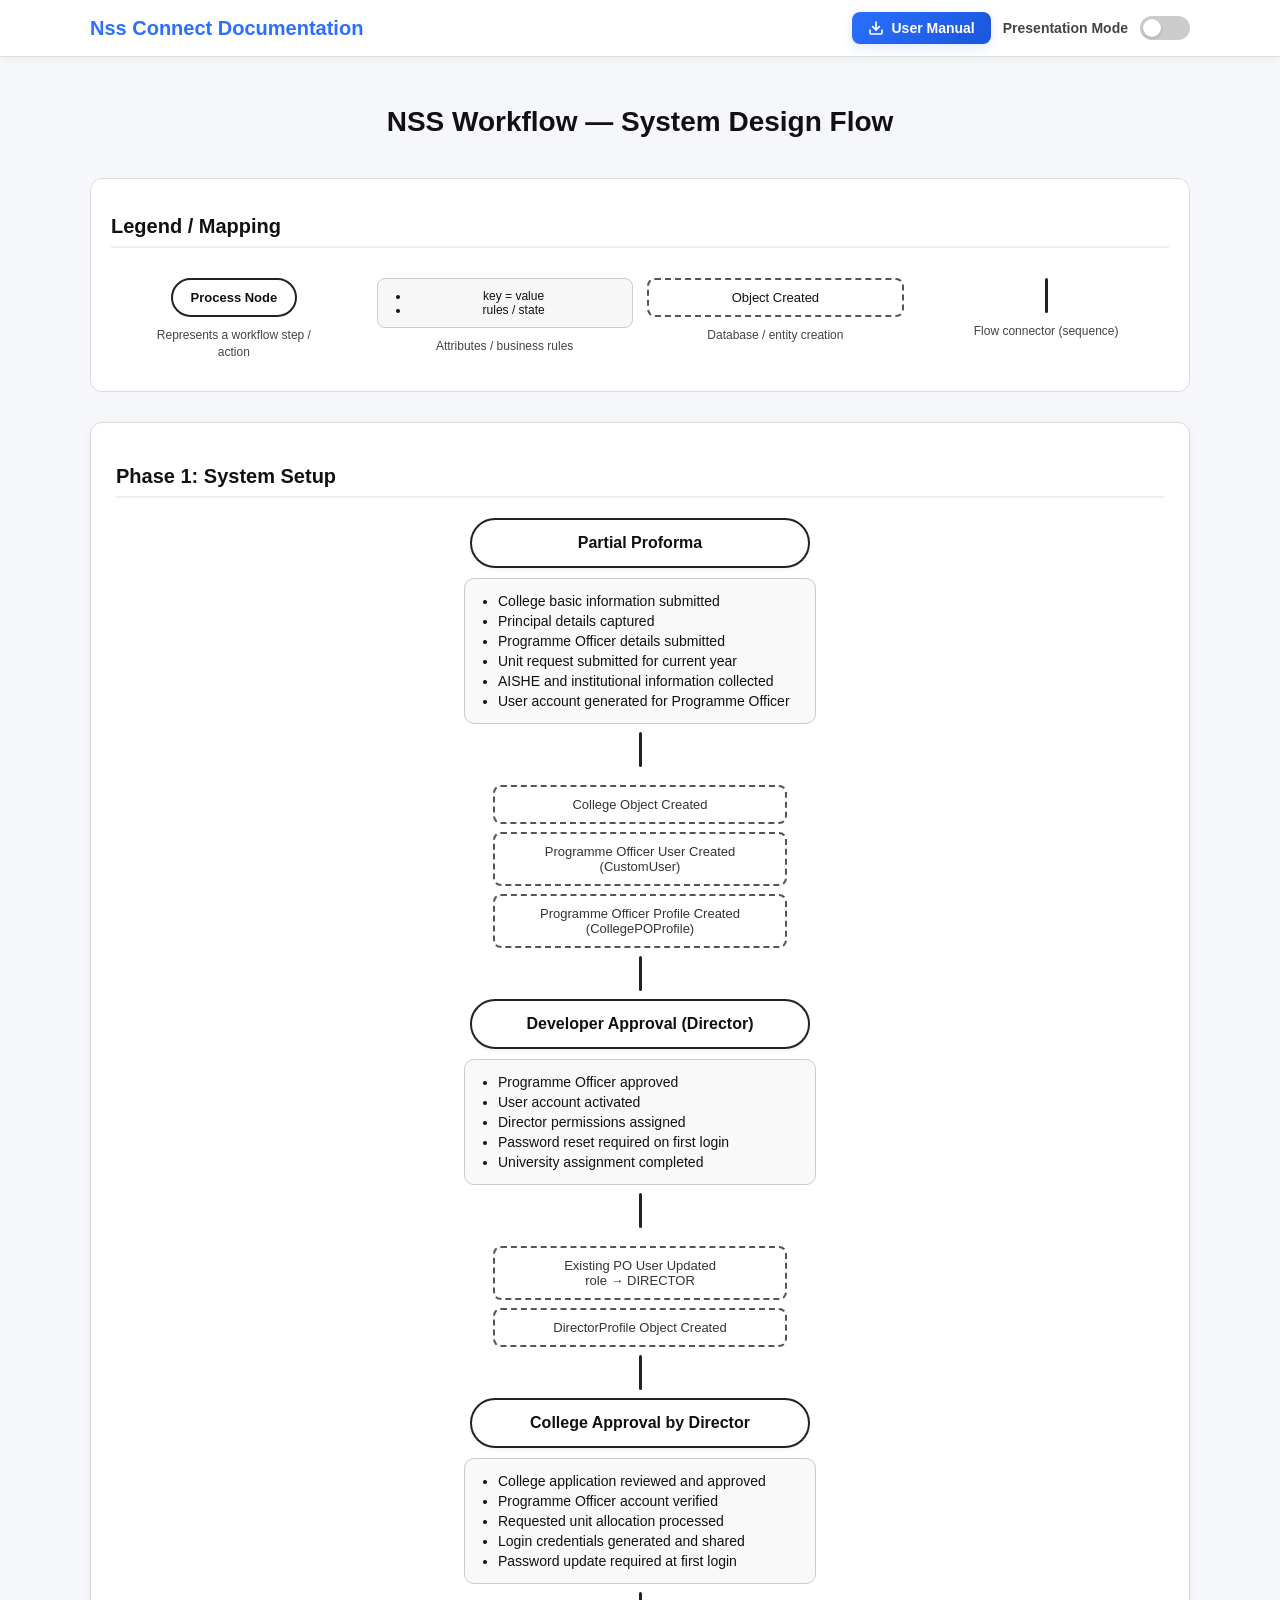
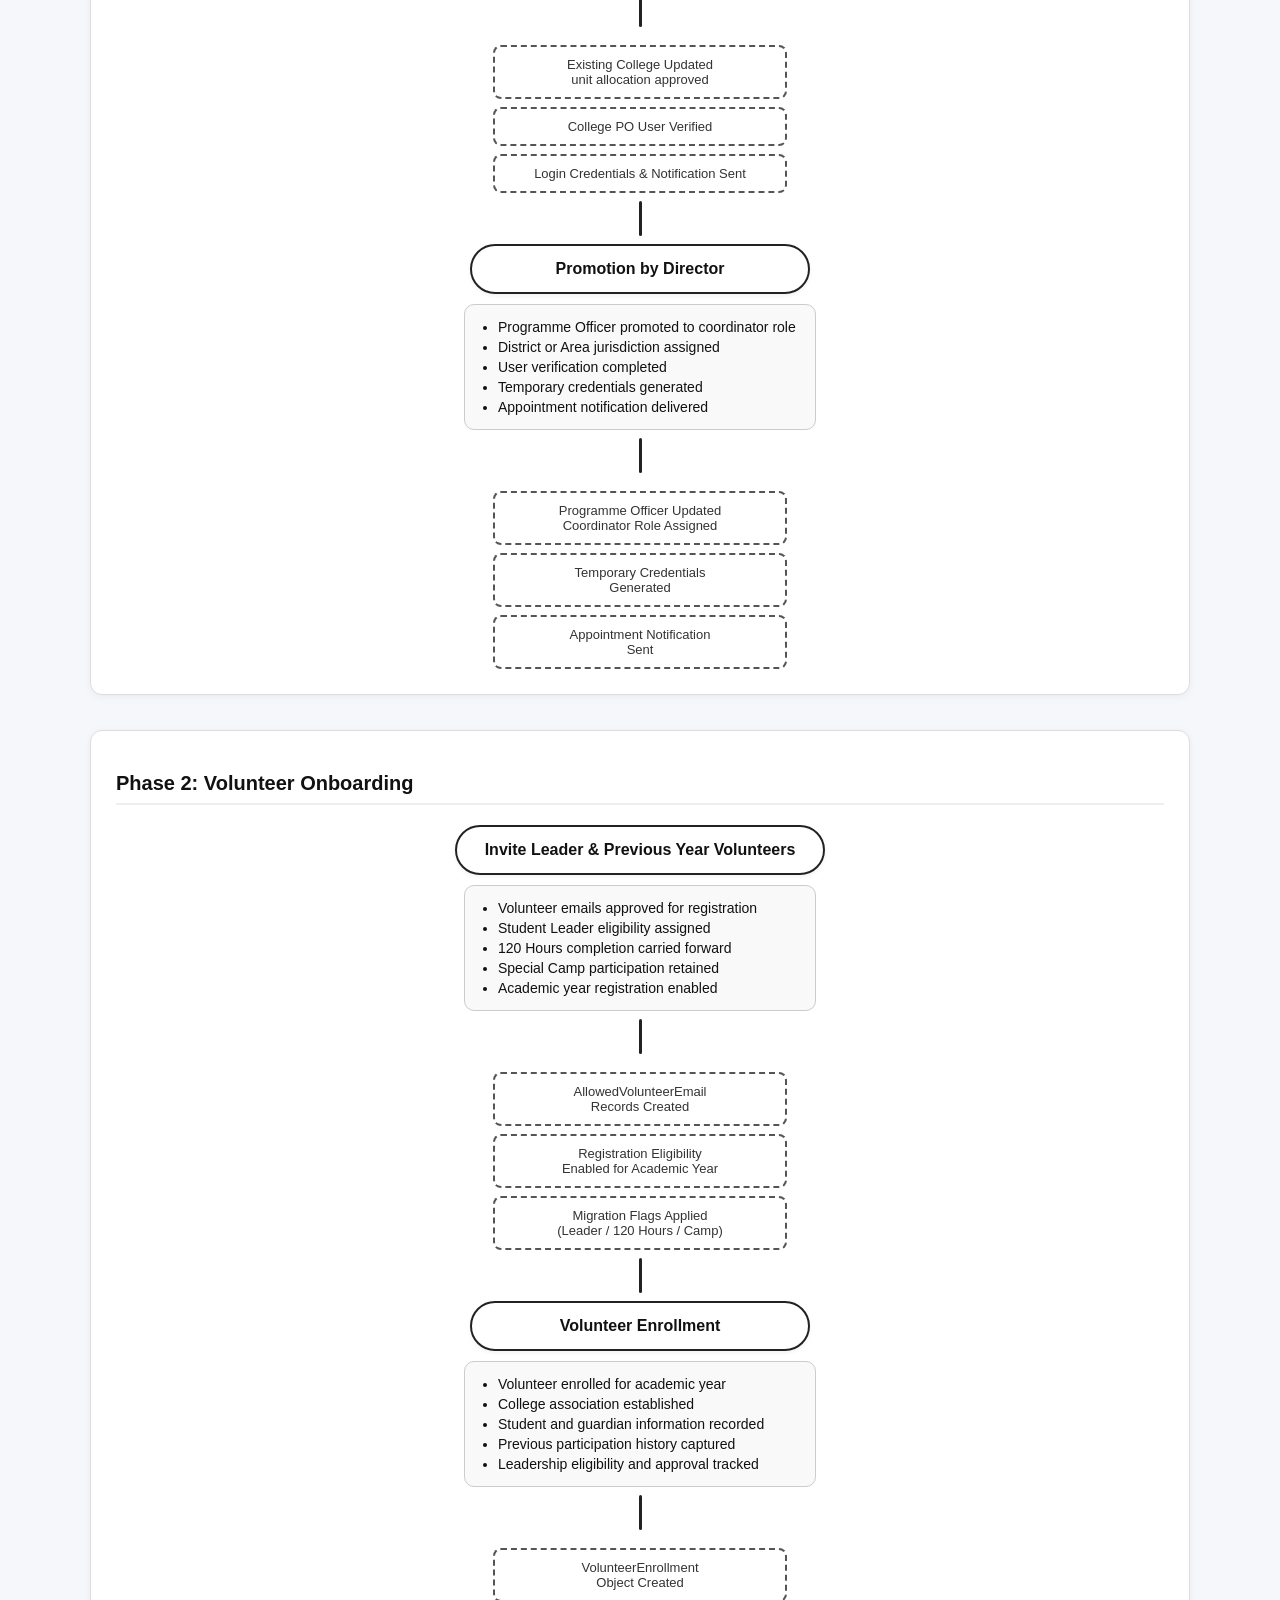
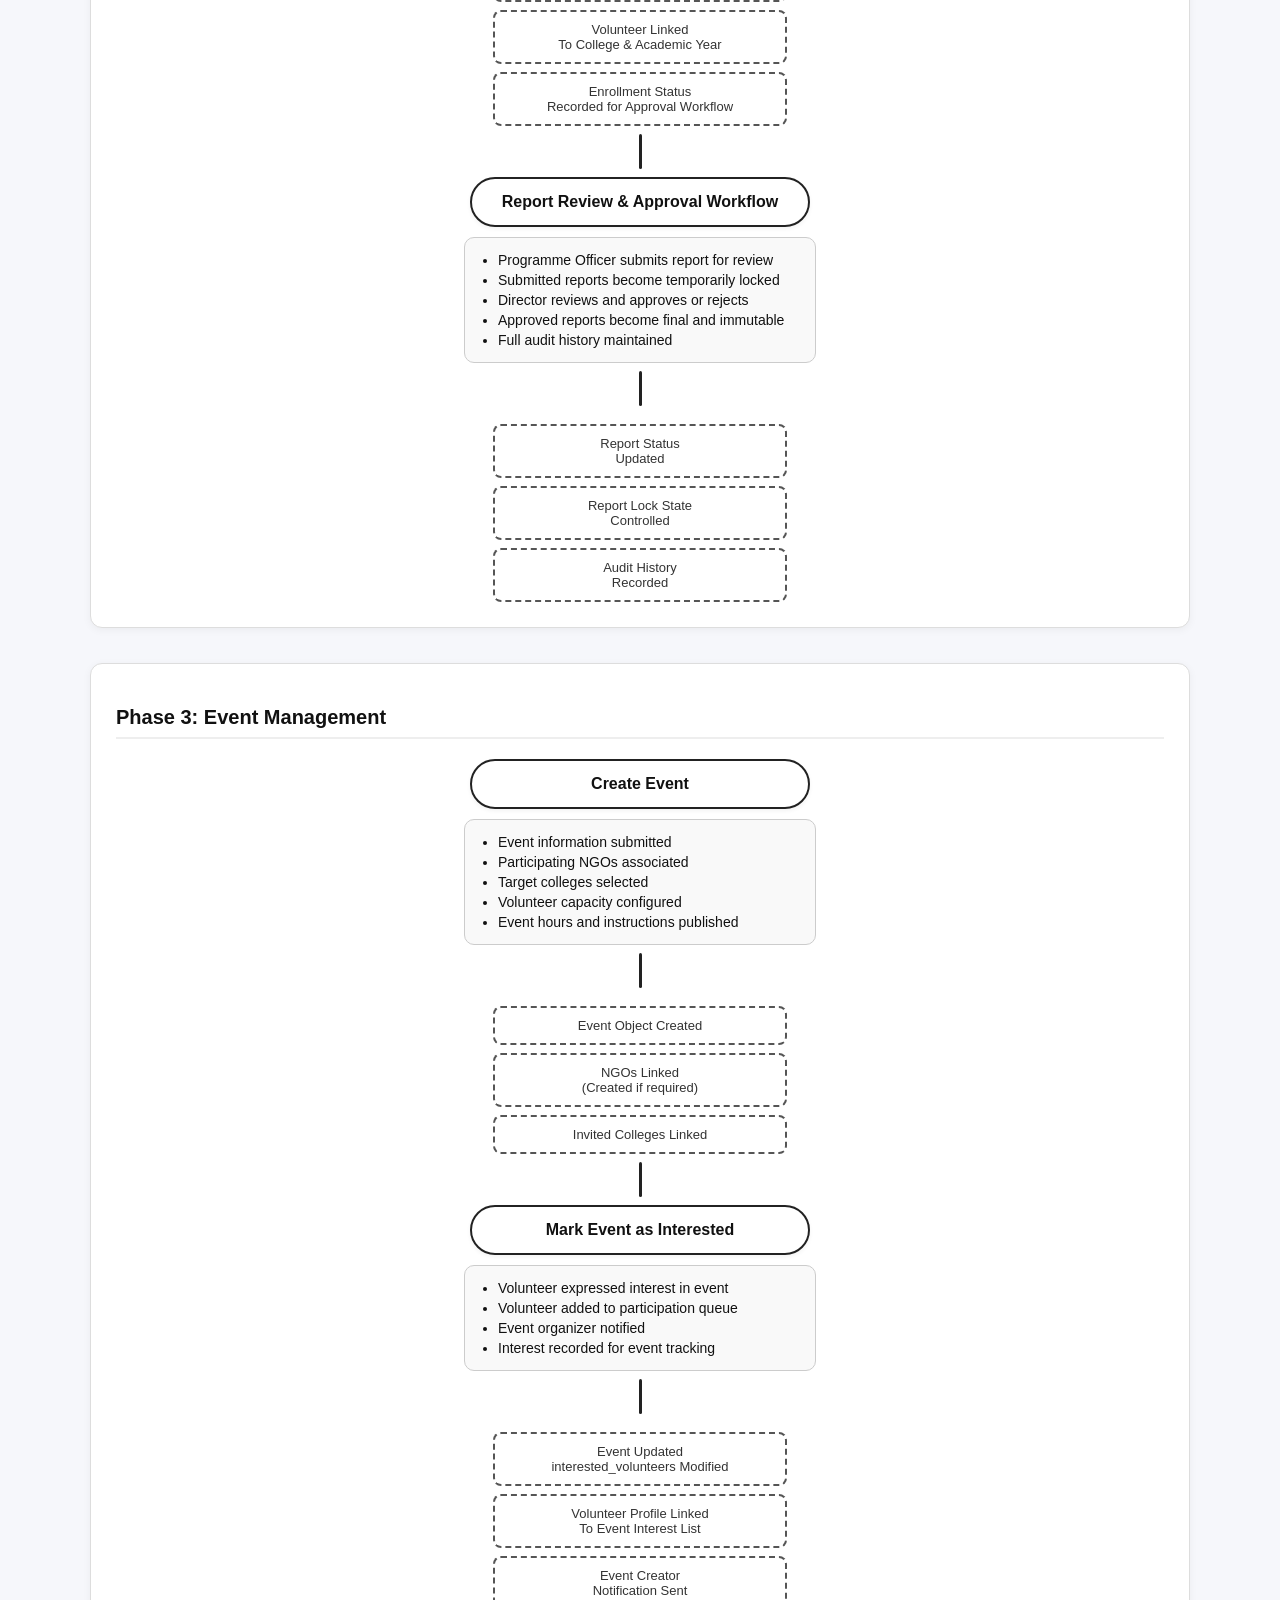
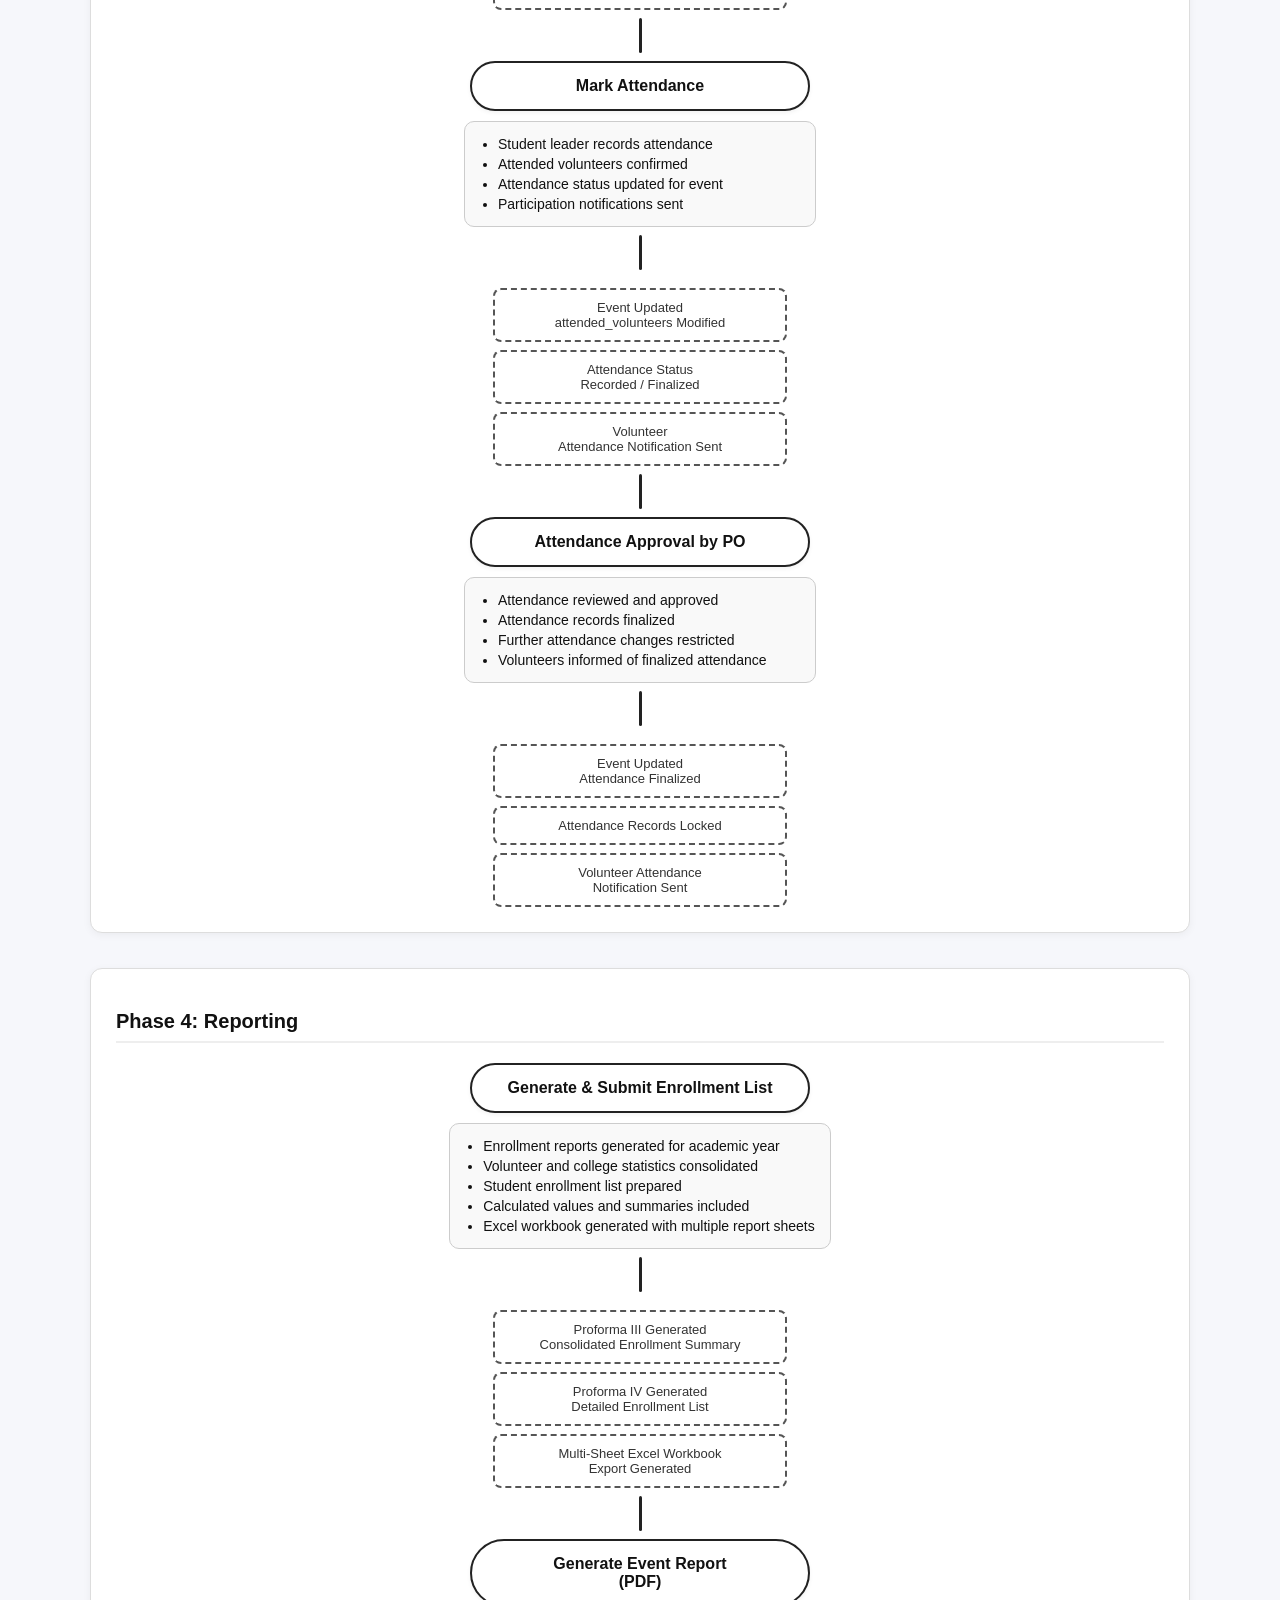
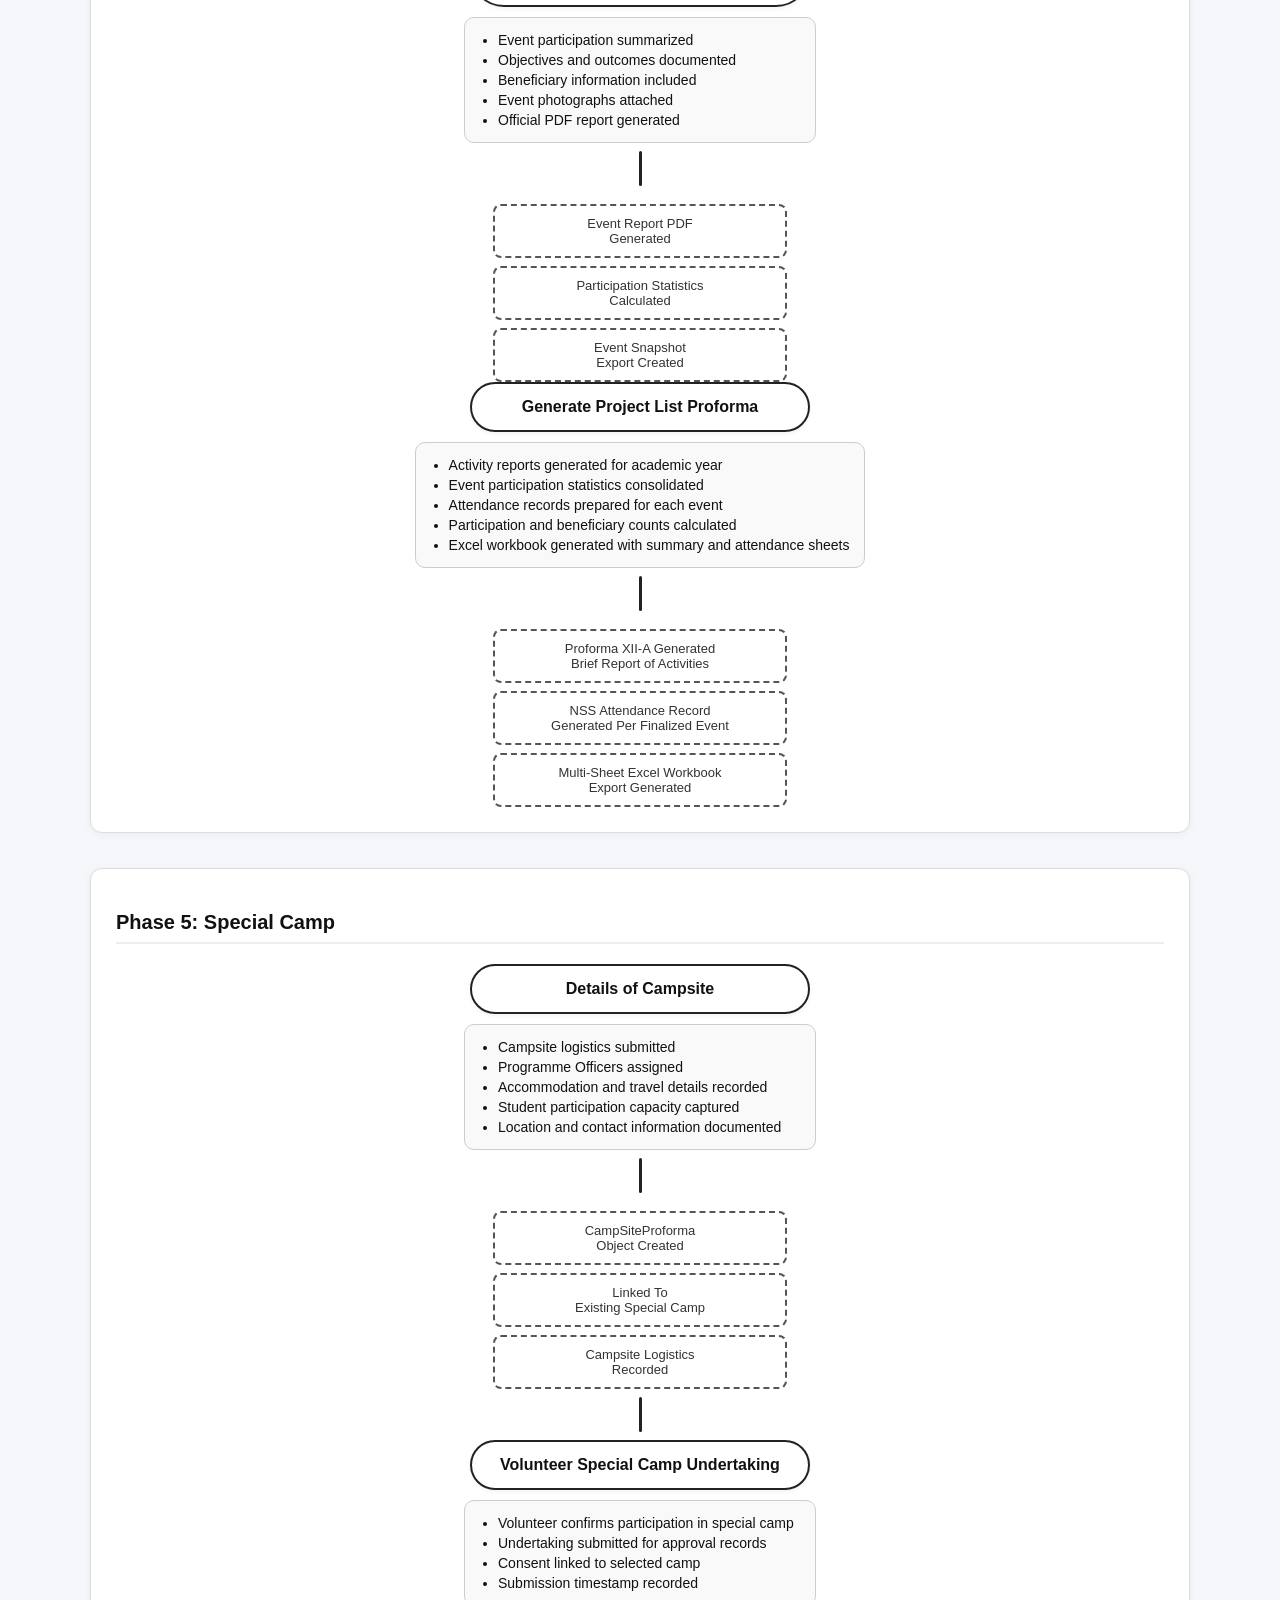
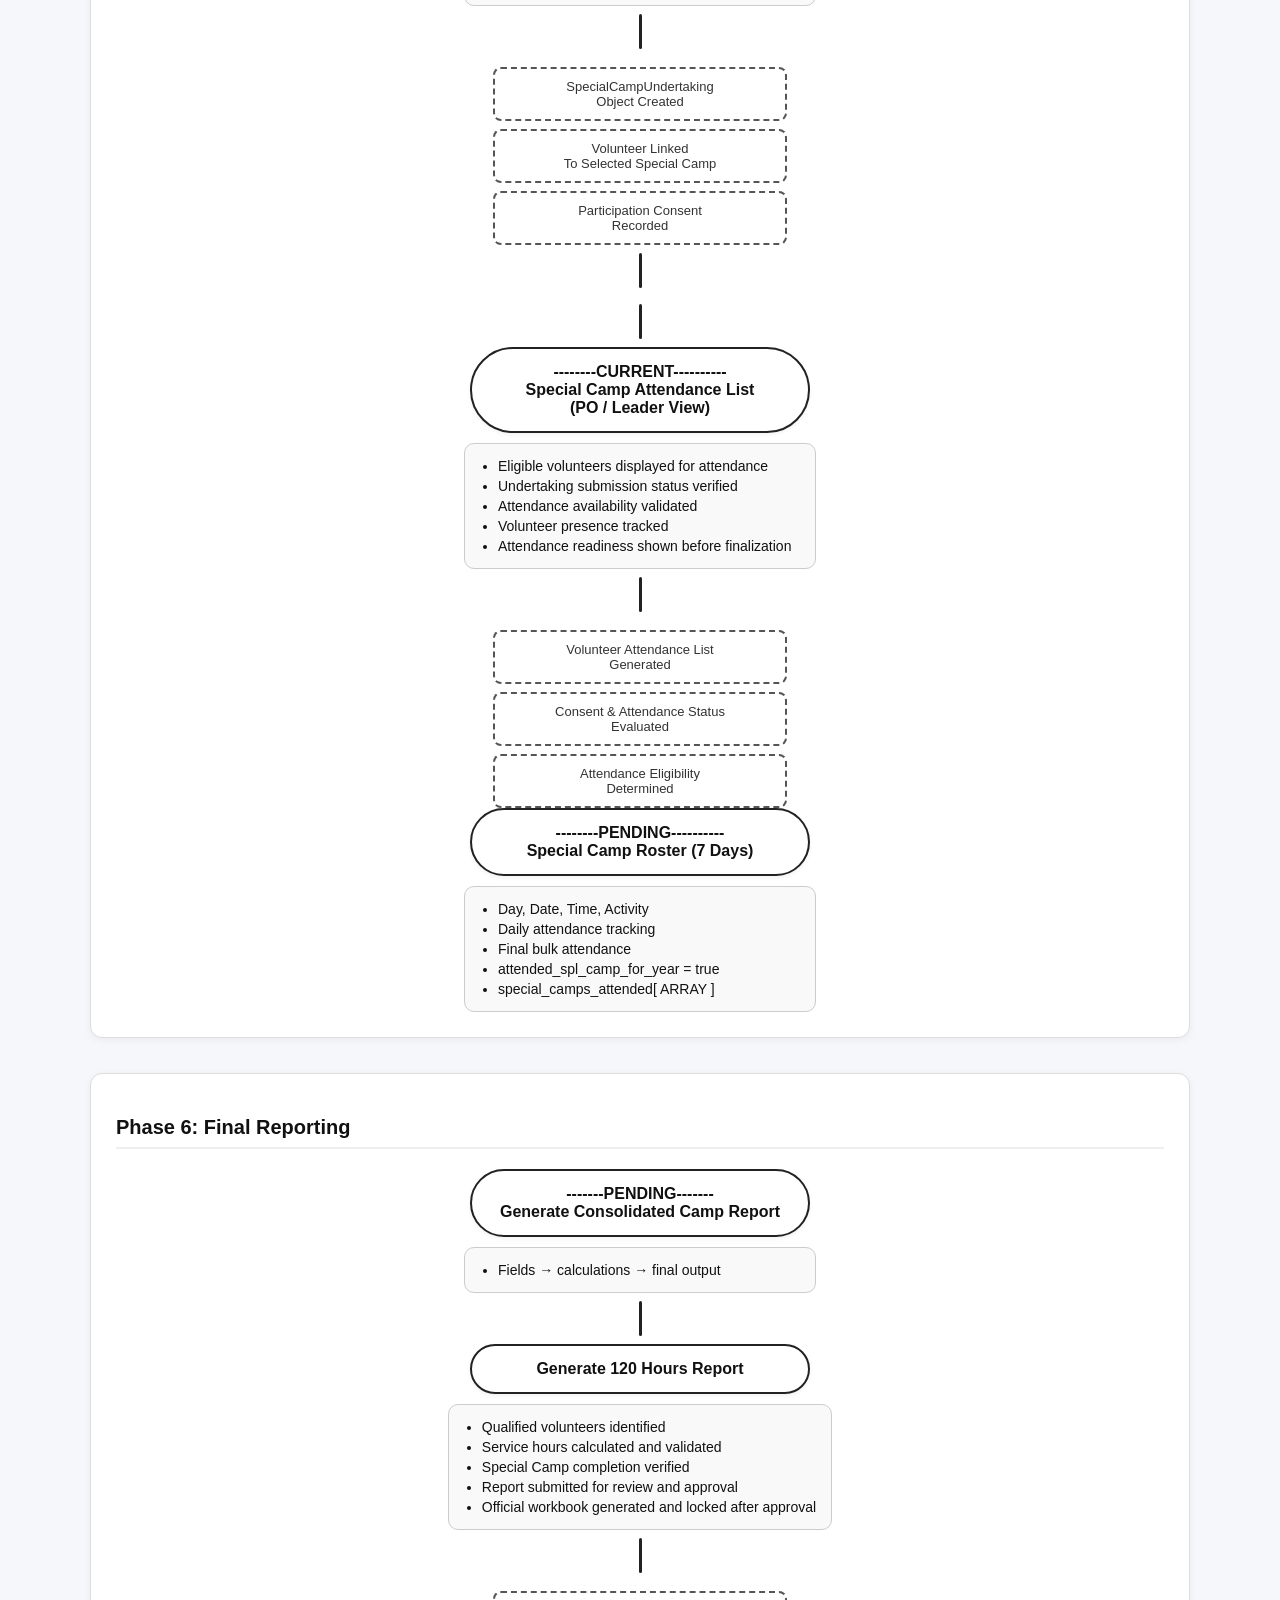
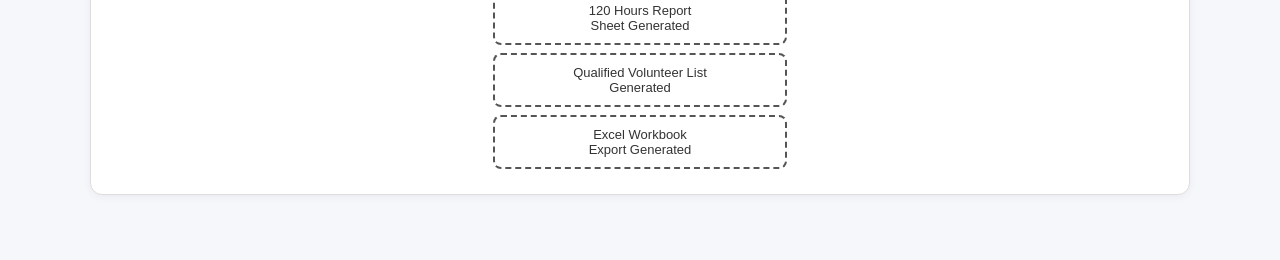
==== commit 804d1994: "Add download button for user manual in navigation" ====
--- a/index.html
+++ b/index.html
@@ -13,6 +13,14 @@
         <div class="nav-container">
             <span class="nav-title">nss connect documentation</span>
             <div class="nav-controls">
+                <a href="Nss-Connect - Users Manual.pdf" download class="download-btn">
+                    <svg class="download-icon" xmlns="http://www.w3.org/2000/svg" viewBox="0 0 24 24" fill="none" stroke="currentColor" stroke-width="2.5" stroke-linecap="round" stroke-linejoin="round">
+                        <path d="M21 15v4a2 2 0 0 1-2 2H5a2 2 0 0 1-2-2v-4"></path>
+                        <polyline points="7 10 12 15 17 10"></polyline>
+                        <line x1="12" y1="15" x2="12" y2="3"></line>
+                    </svg>
+                    <span>User Manual</span>
+                </a>
                 <span id="mode-text" class="mode-label">Presentation Mode</span>
                 <label class="switch">
                     <input type="checkbox" id="mode-toggle">
--- a/dummy.css
+++ b/dummy.css
@@ -356,4 +356,47 @@
     color: #444;
     max-width: 180px;
     line-height: 1.4;
+}
+
+/* =========================
+   DOWNLOAD MANUAL BUTTON
+========================= */
+
+.download-btn {
+    display: inline-flex;
+    align-items: center;
+    gap: 8px;
+    background: linear-gradient(135deg, #2b6fff 0%, #1a56db 100%);
+    color: #ffffff;
+    text-decoration: none;
+    padding: 8px 16px;
+    border-radius: 8px;
+    font-size: 14px;
+    font-weight: 600;
+    box-shadow: 0 4px 12px rgba(43, 111, 255, 0.15);
+    transition: all 0.3s cubic-bezier(0.4, 0, 0.2, 1);
+    border: none;
+    cursor: pointer;
+}
+
+.download-btn:hover {
+    transform: translateY(-1.5px);
+    box-shadow: 0 6px 16px rgba(43, 111, 255, 0.3);
+    background: linear-gradient(135deg, #3c7dff 0%, #2264fa 100%);
+}
+
+.download-btn:active {
+    transform: translateY(0.5px);
+    box-shadow: 0 2px 6px rgba(43, 111, 255, 0.2);
+}
+
+.download-icon {
+    width: 16px;
+    height: 16px;
+    stroke: currentColor;
+    transition: transform 0.3s ease;
+}
+
+.download-btn:hover .download-icon {
+    transform: translateY(1.5px);
 }
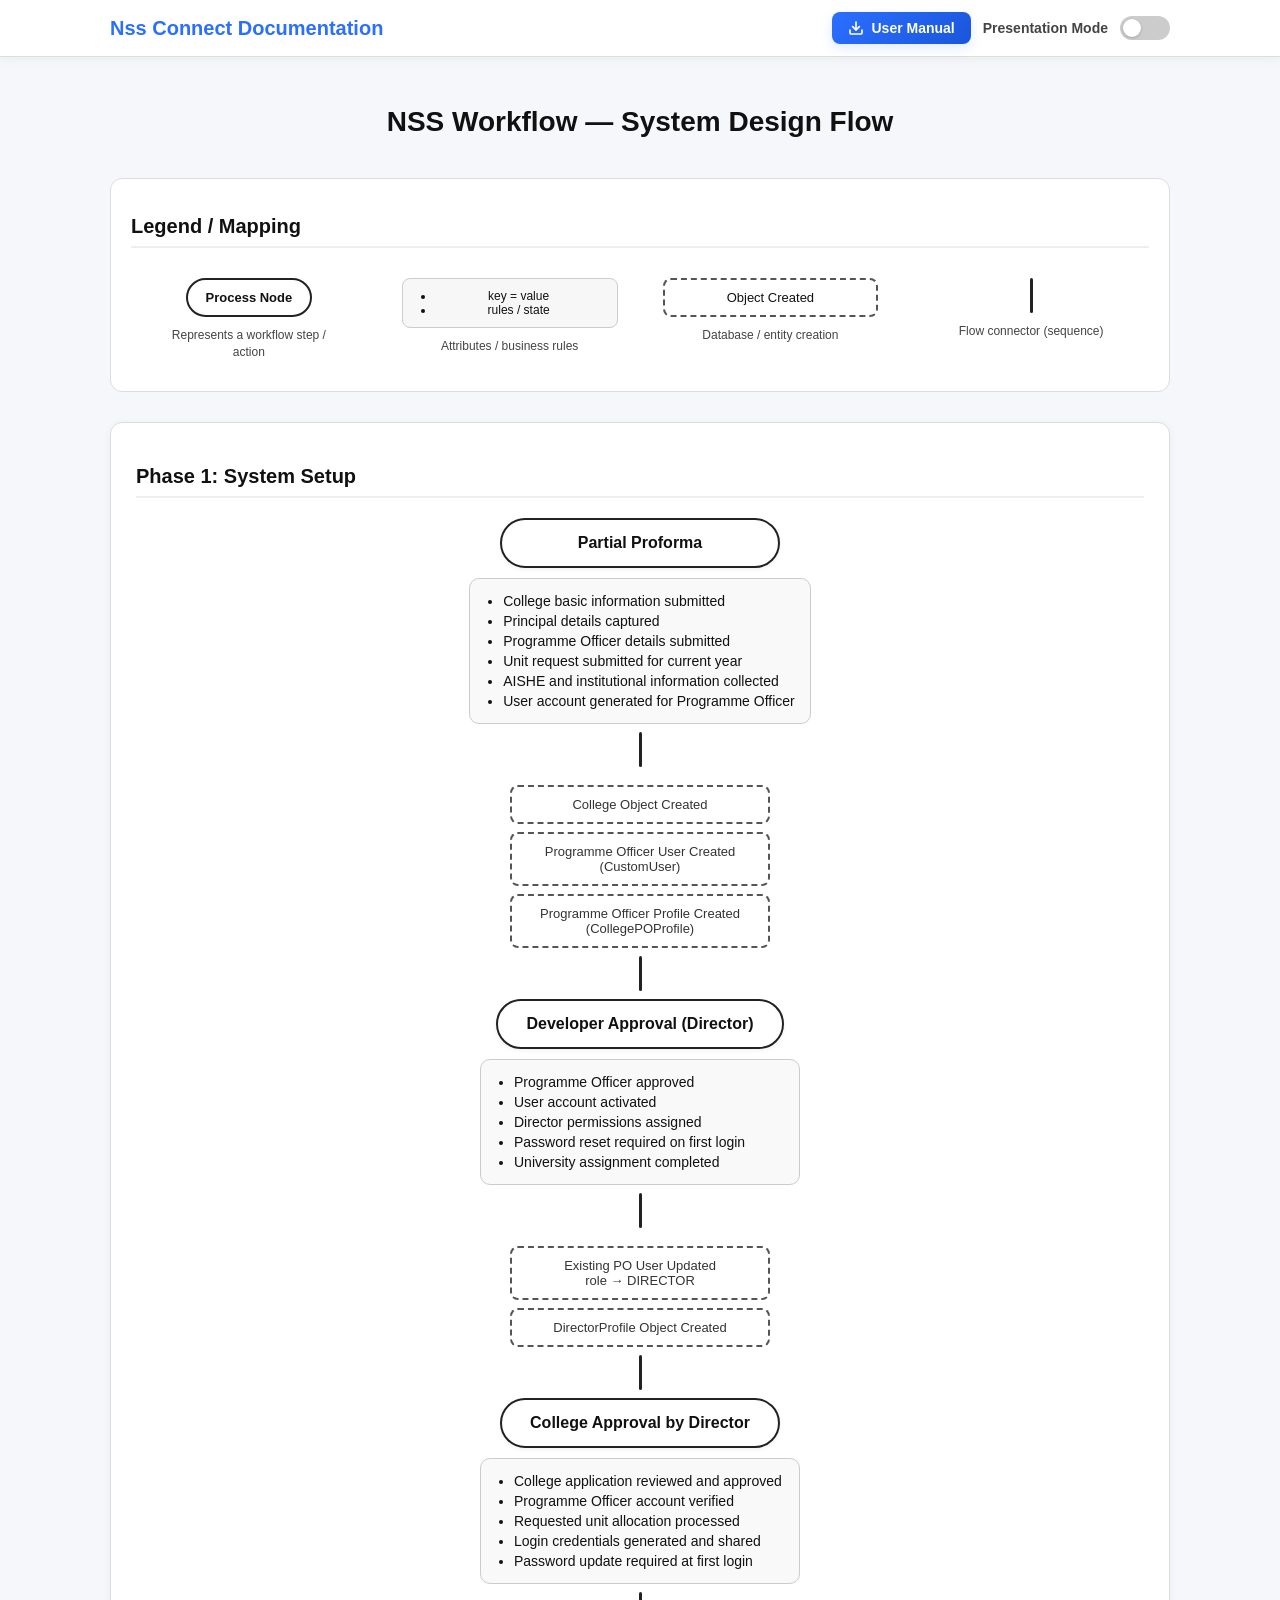
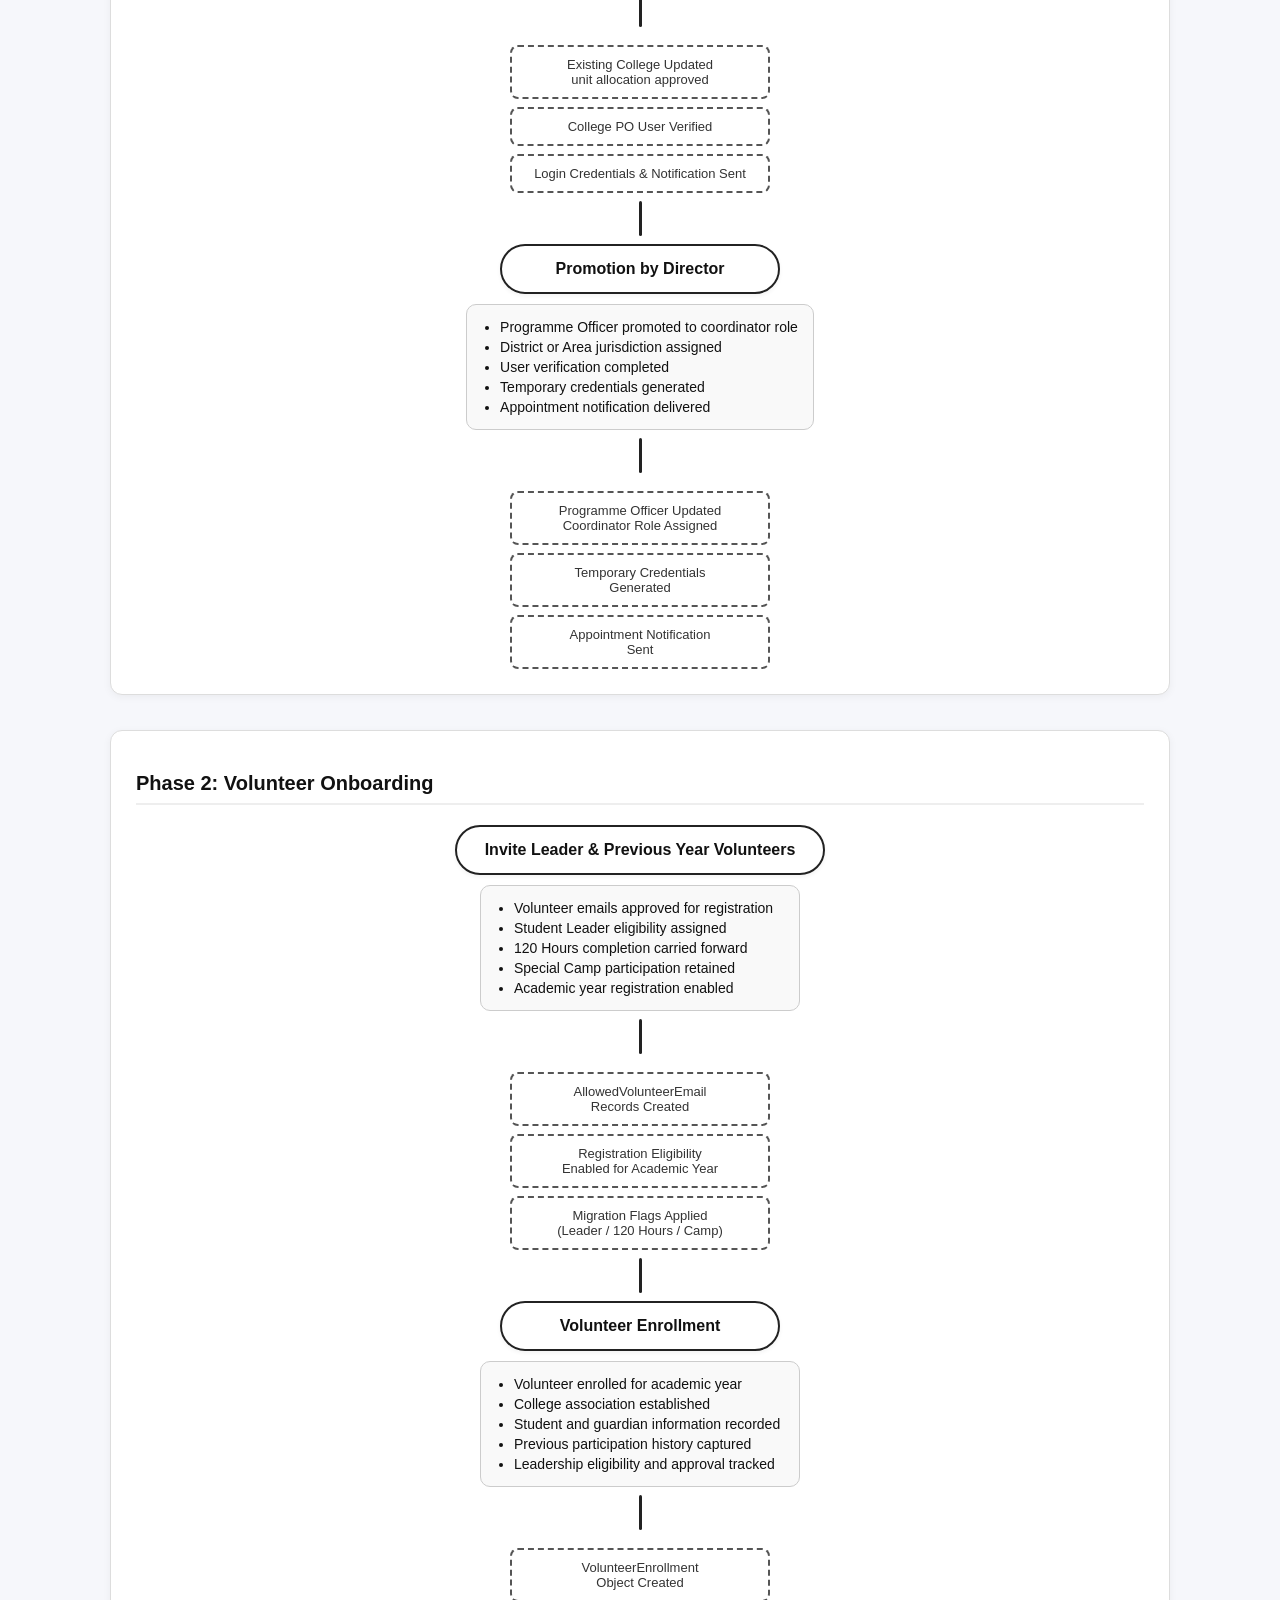
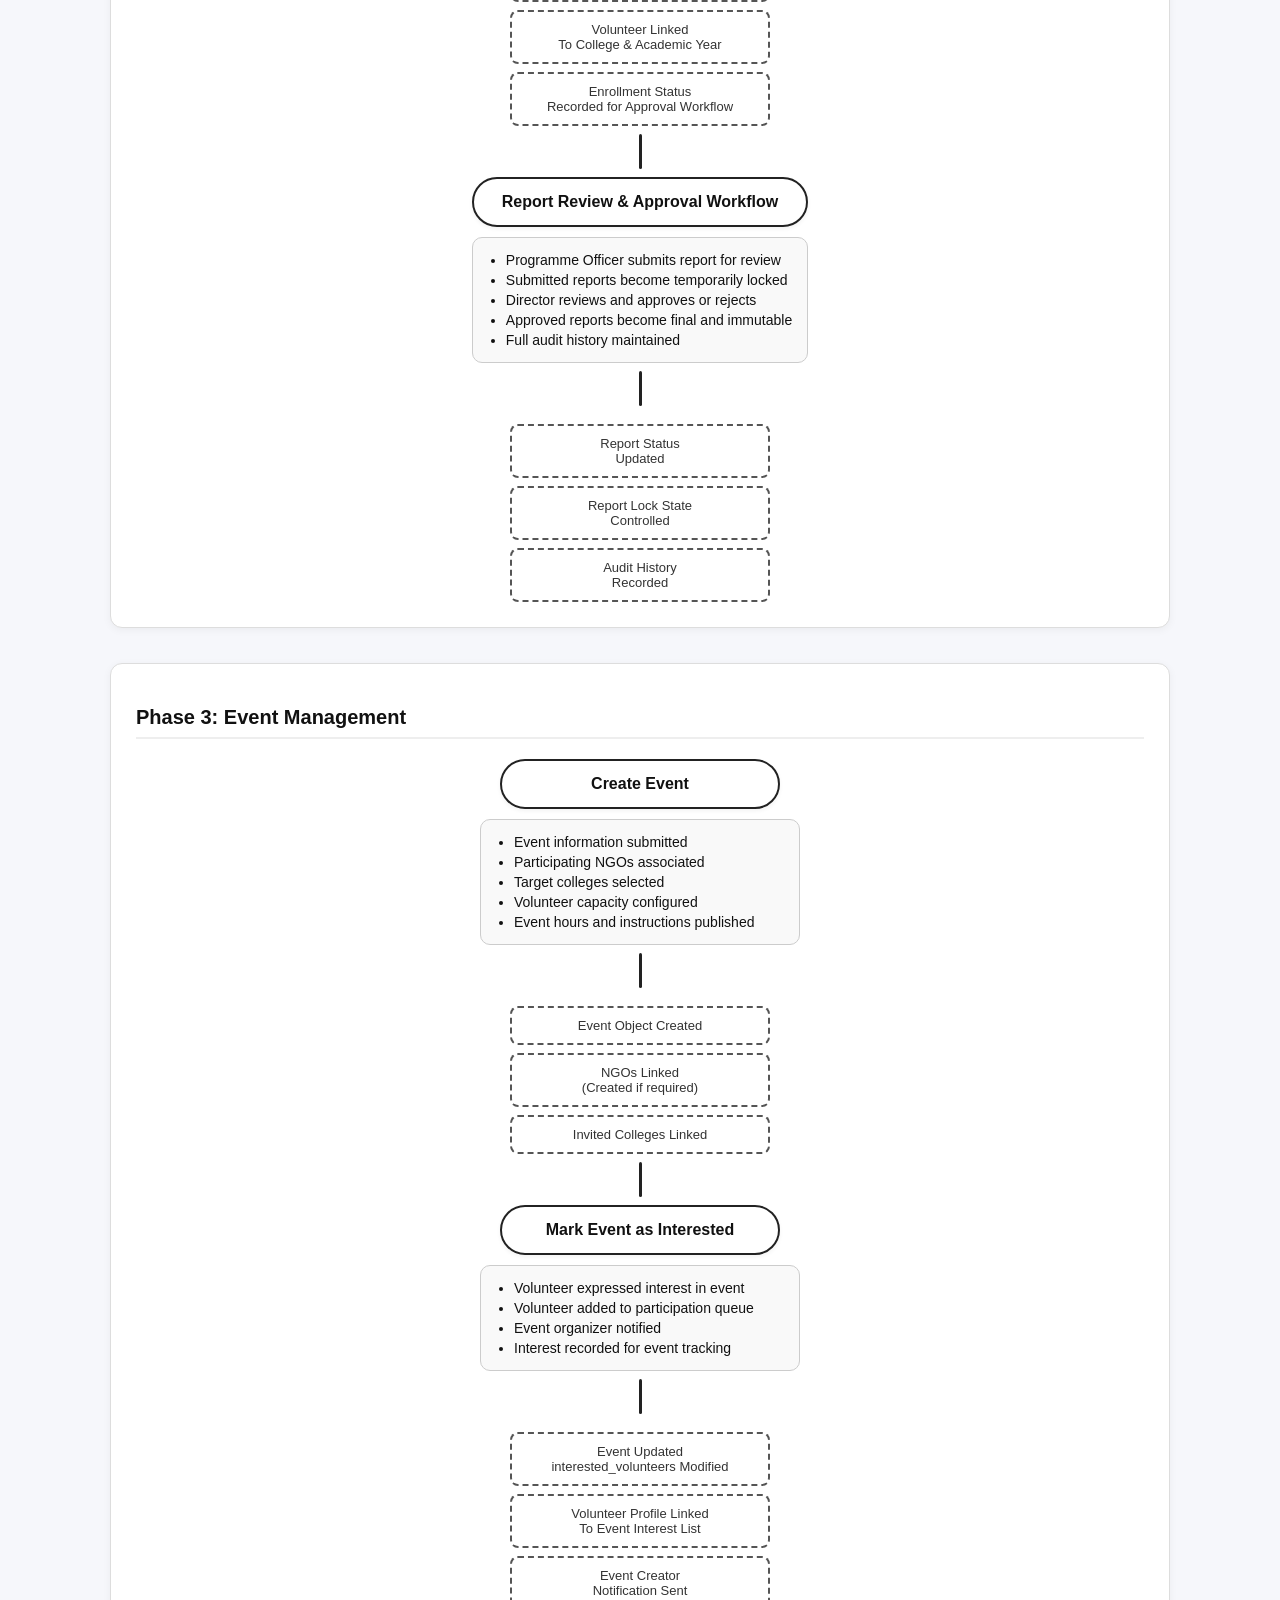
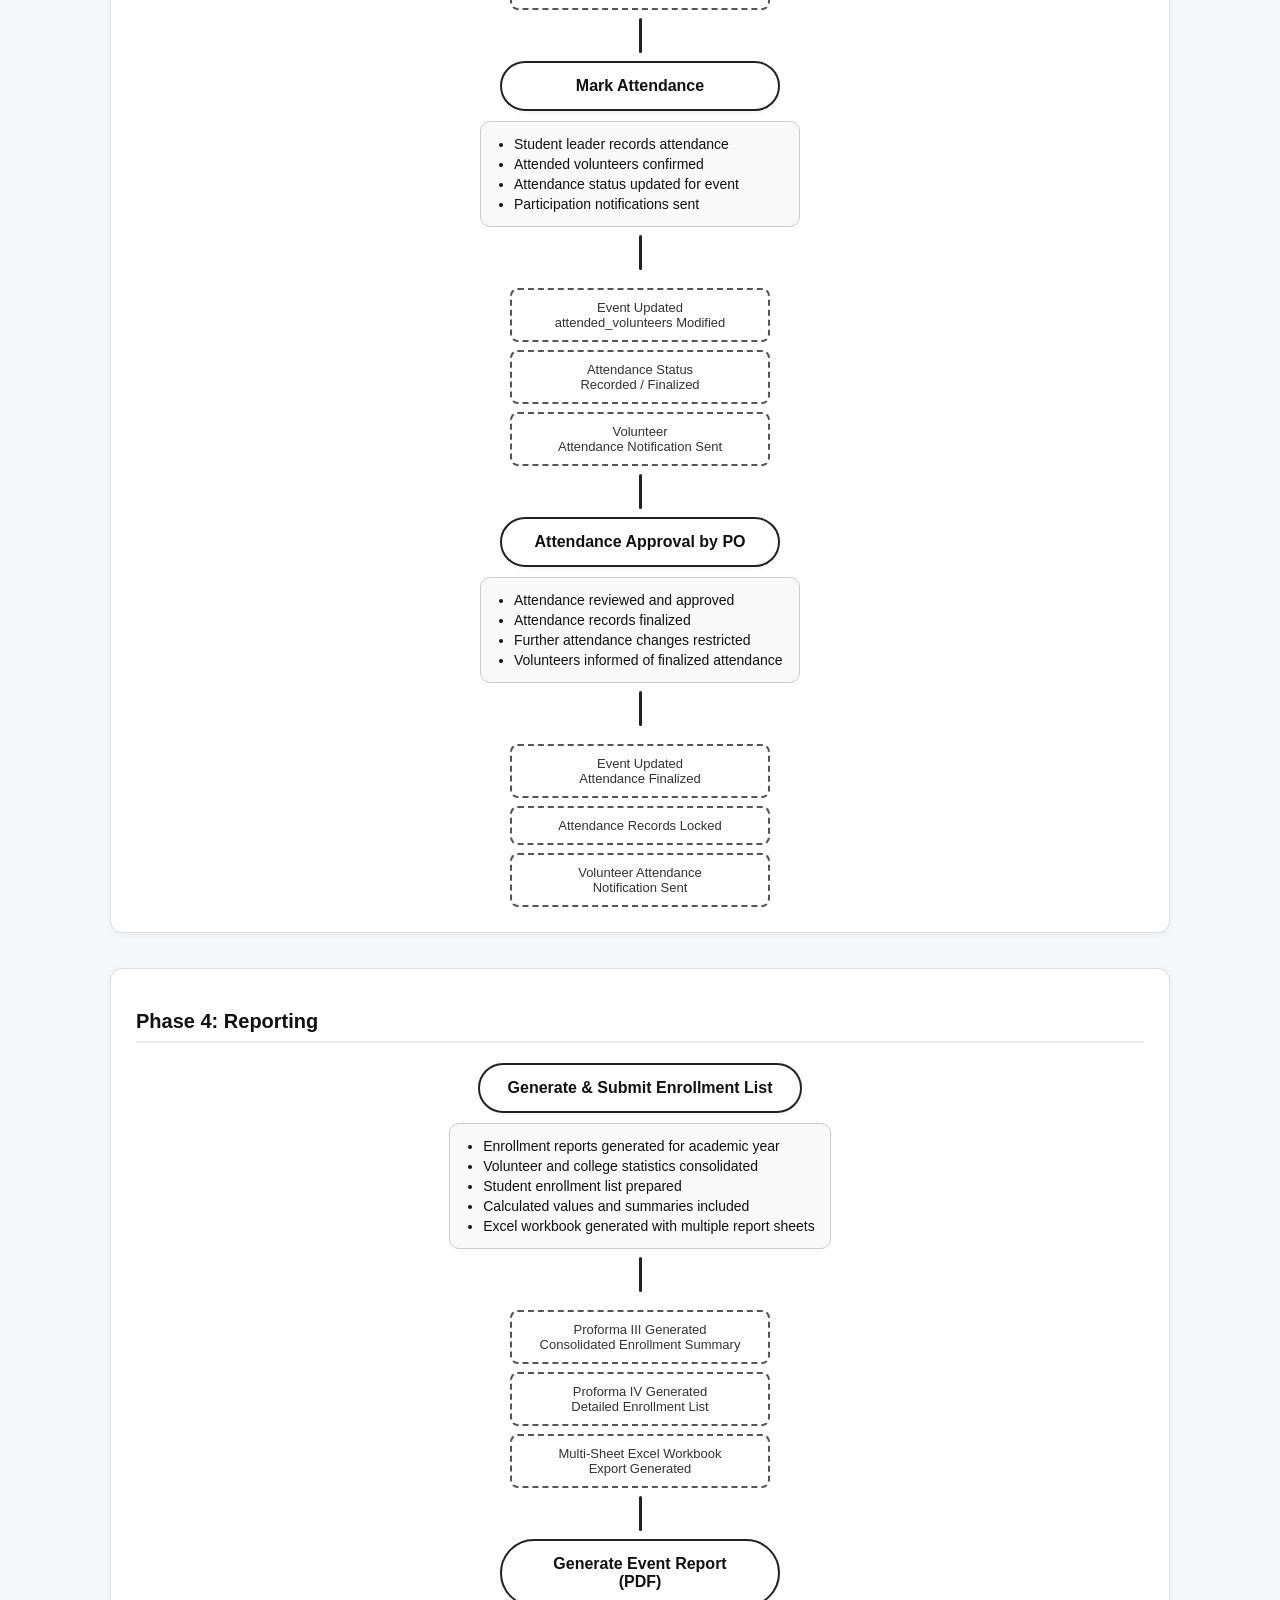
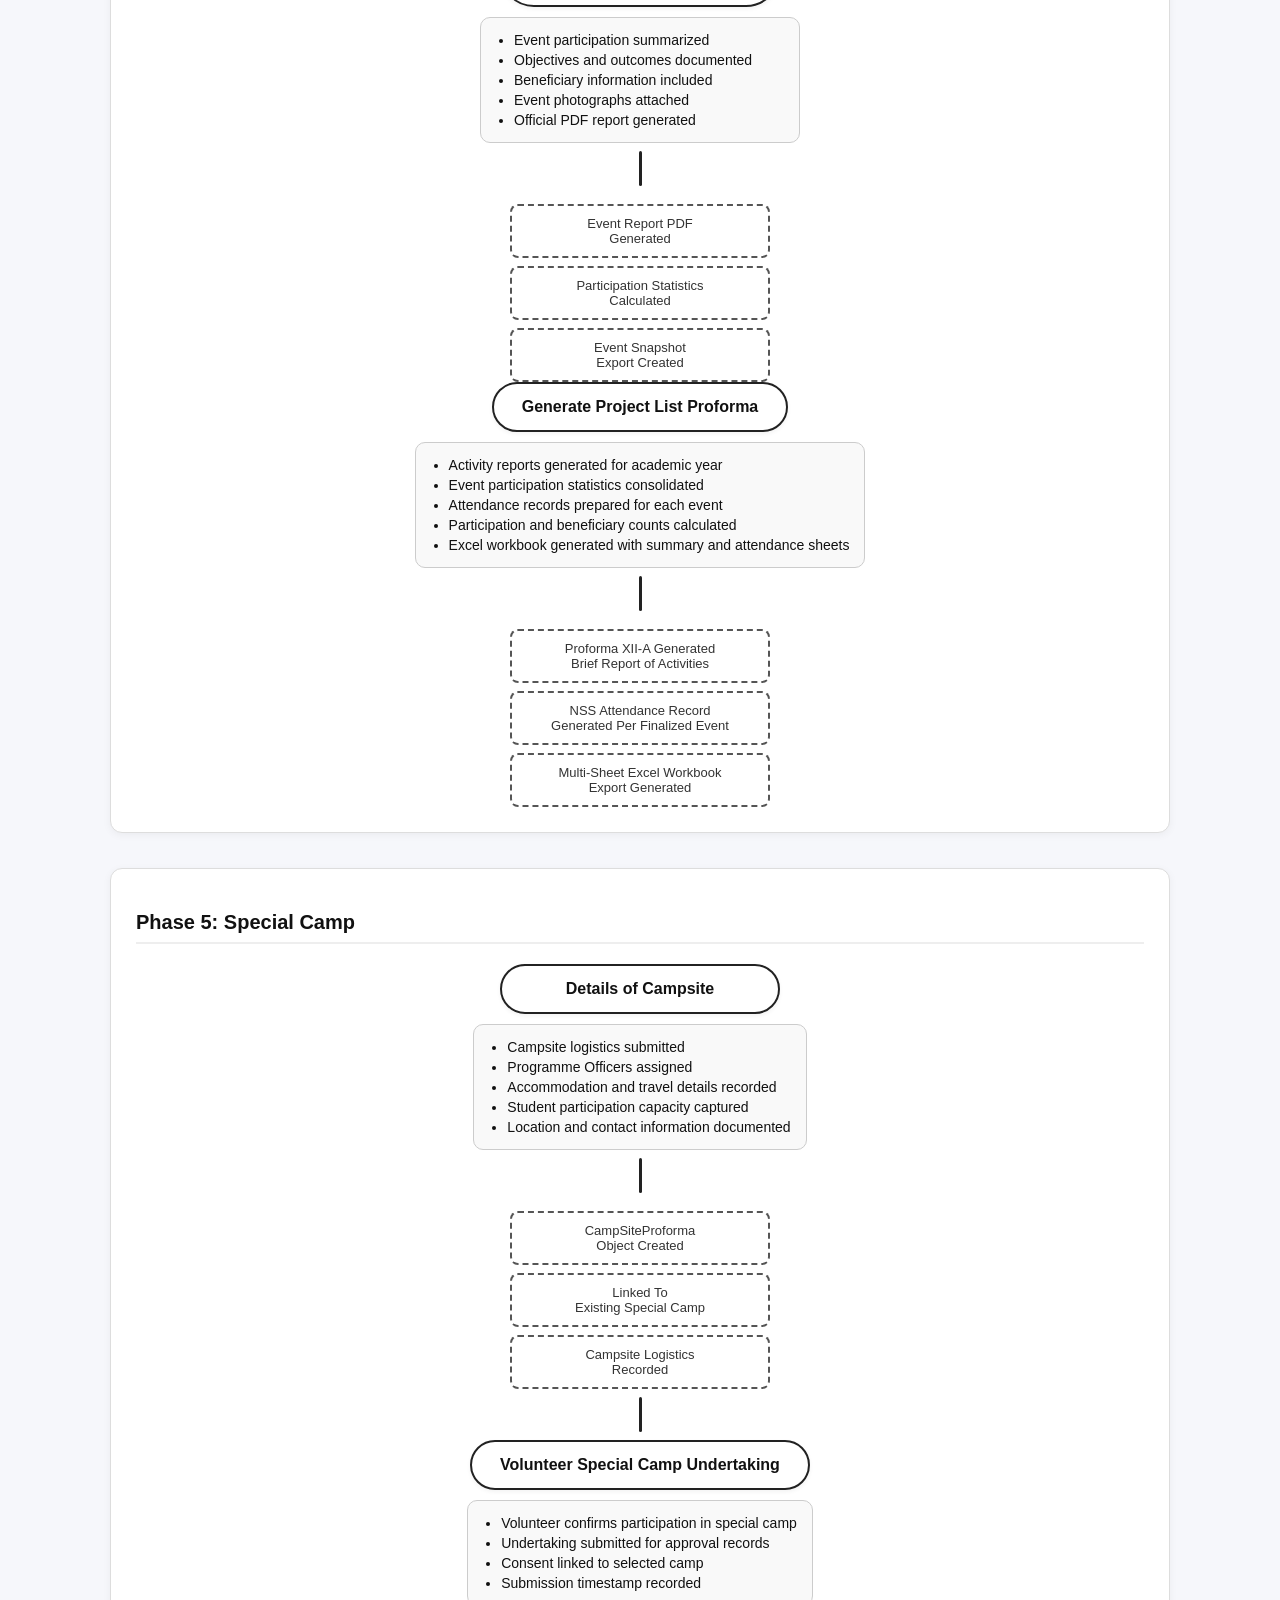
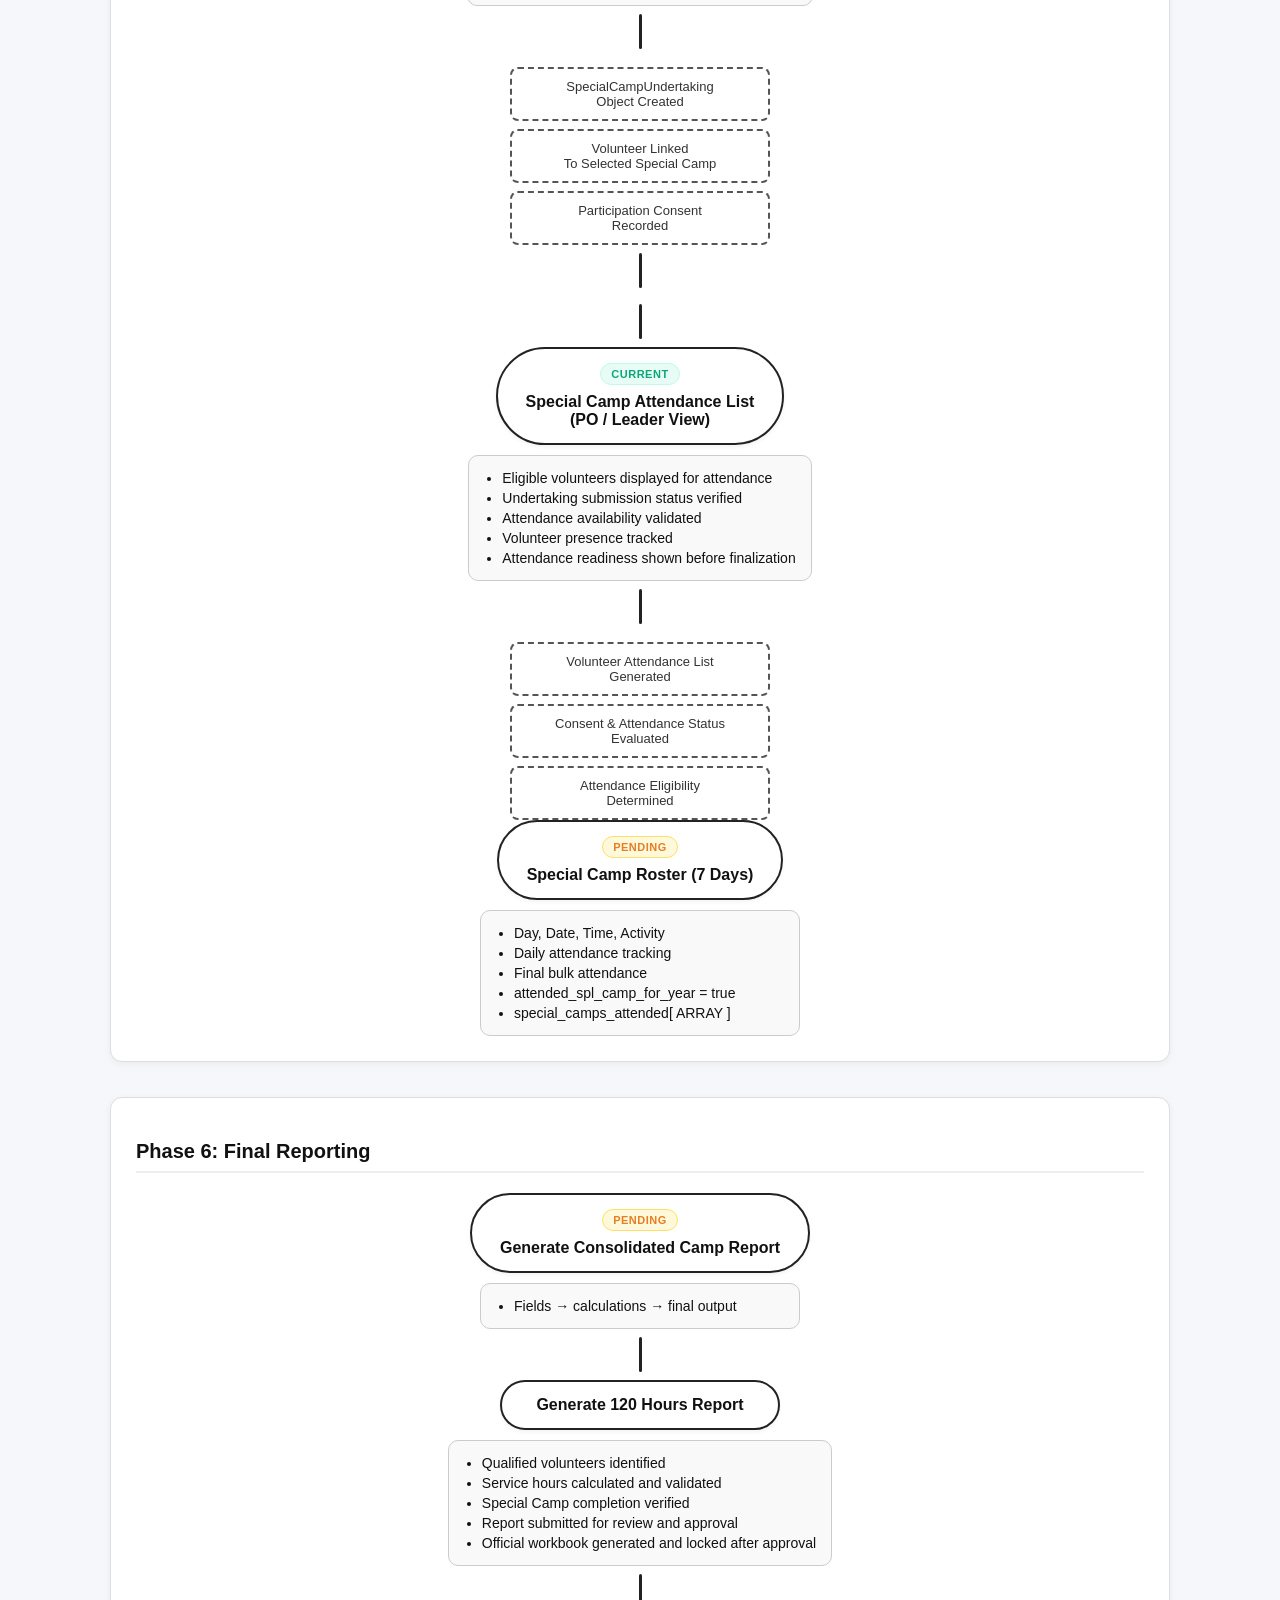
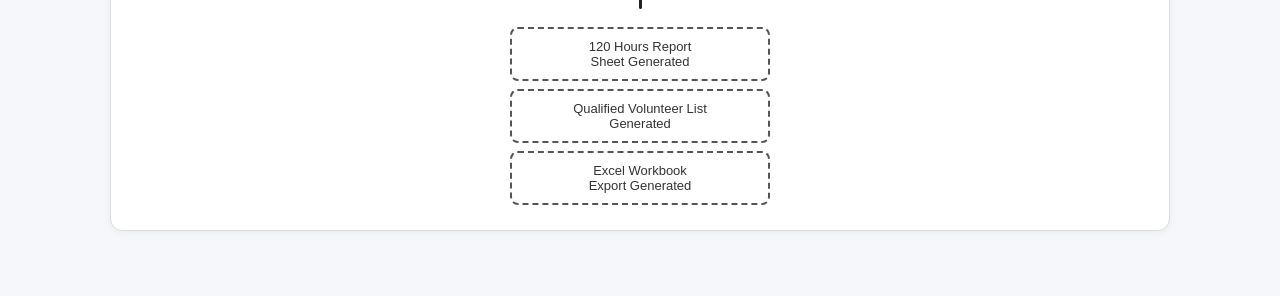
==== commit 923ee781: "Enhance mobile responsiveness and add status badges to nodes" ====
--- a/index.html
+++ b/index.html
@@ -3,6 +3,7 @@
 
 <head>
     <meta charset="UTF-8">
+    <meta name="viewport" content="width=device-width, initial-scale=1.0">
     <title>NSS Workflow Diagram</title>
     <link rel="stylesheet" href="dummy.css">
 </head>
@@ -1413,7 +1414,7 @@
                 <div class="connector"></div>
 
                 <div class="node">
-                    --------CURRENT----------<br>Special Camp Attendance List
+                    <span class="status-badge current">Current</span><br>Special Camp Attendance List
                     <br>
                     (PO / Leader View)
                 </div>
@@ -1502,7 +1503,8 @@
                     </div>
 
                 </div>
-                <div class="node"> --------PENDING----------<br>Special Camp Roster (7 Days)
+                <div class="node">
+                    <span class="status-badge pending">Pending</span><br>Special Camp Roster (7 Days)
                 </div>
 
                 <div class="attributes presentation-attr">
@@ -1532,7 +1534,8 @@
 
             <div class="flow">
 
-                <div class="node">-------PENDING-------<br>Generate Consolidated Camp Report
+                <div class="node">
+                    <span class="status-badge pending">Pending</span><br>Generate Consolidated Camp Report
                 </div>
 
                 <div class="attributes presentation-attr">
--- a/dummy.css
+++ b/dummy.css
@@ -1,6 +1,10 @@
 /* =========================
-   GLOBAL LAYOUT
-========================= */
+   GLOBAL RESET & LAYOUT
+========================= */
+
+* {
+    box-sizing: border-box;
+}
 
 body {
     margin: 0;
@@ -261,18 +265,74 @@
 ========================= */
 
 @media (max-width: 768px) {
+    .container {
+        padding: 20px 12px;
+    }
+
+    .title {
+        font-size: 22px;
+        margin-bottom: 25px;
+    }
+
+    .nav-container {
+        flex-direction: column;
+        gap: 12px;
+        padding: 10px 15px;
+        align-items: center;
+    }
+
+    .nav-title {
+        font-size: 18px;
+        text-align: center;
+    }
+
+    .nav-controls {
+        flex-wrap: wrap;
+        justify-content: center;
+        width: 100%;
+        gap: 12px;
+    }
+
+    .download-btn {
+        width: 100%;
+        justify-content: center;
+        padding: 10px 20px;
+    }
+
+    .phase {
+        padding: 15px 10px;
+        margin-bottom: 25px;
+    }
+
+    .phase-title {
+        font-size: 18px;
+        margin-bottom: 15px;
+    }
 
     .node {
-        min-width: 220px;
+        min-width: 0;
+        width: 100%;
+        max-width: 320px;
         font-size: 14px;
+        padding: 12px 20px;
     }
 
     .attributes {
-        min-width: 260px;
+        min-width: 0;
+        width: 100%;
+        max-width: 320px;
+        font-size: 13px;
+    }
+
+    .objects {
+        width: 100%;
     }
 
     .object-box {
-        min-width: 220px;
+        min-width: 0;
+        width: 100%;
+        max-width: 320px;
+        font-size: 12px;
     }
 }
 
@@ -399,4 +459,42 @@
 
 .download-btn:hover .download-icon {
     transform: translateY(1.5px);
+}
+
+/* =========================
+   MOBILE TEXT WRAPPING & BADGES
+========================= */
+
+.node, .attributes, .object-box, li, strong, code, span {
+    word-wrap: break-word;
+    word-break: break-word;
+    overflow-wrap: break-word;
+}
+
+html, body {
+    max-width: 100%;
+    overflow-x: hidden;
+}
+
+.status-badge {
+    display: inline-block;
+    padding: 4px 10px;
+    border-radius: 999px;
+    font-size: 11px;
+    font-weight: 700;
+    text-transform: uppercase;
+    letter-spacing: 0.5px;
+    margin-bottom: 8px;
+}
+
+.status-badge.current {
+    background-color: #e6fcf5;
+    color: #0ca678;
+    border: 1px solid #c3fae8;
+}
+
+.status-badge.pending {
+    background-color: #fff9db;
+    color: #e67e22;
+    border: 1px solid #ffe066;
 }
